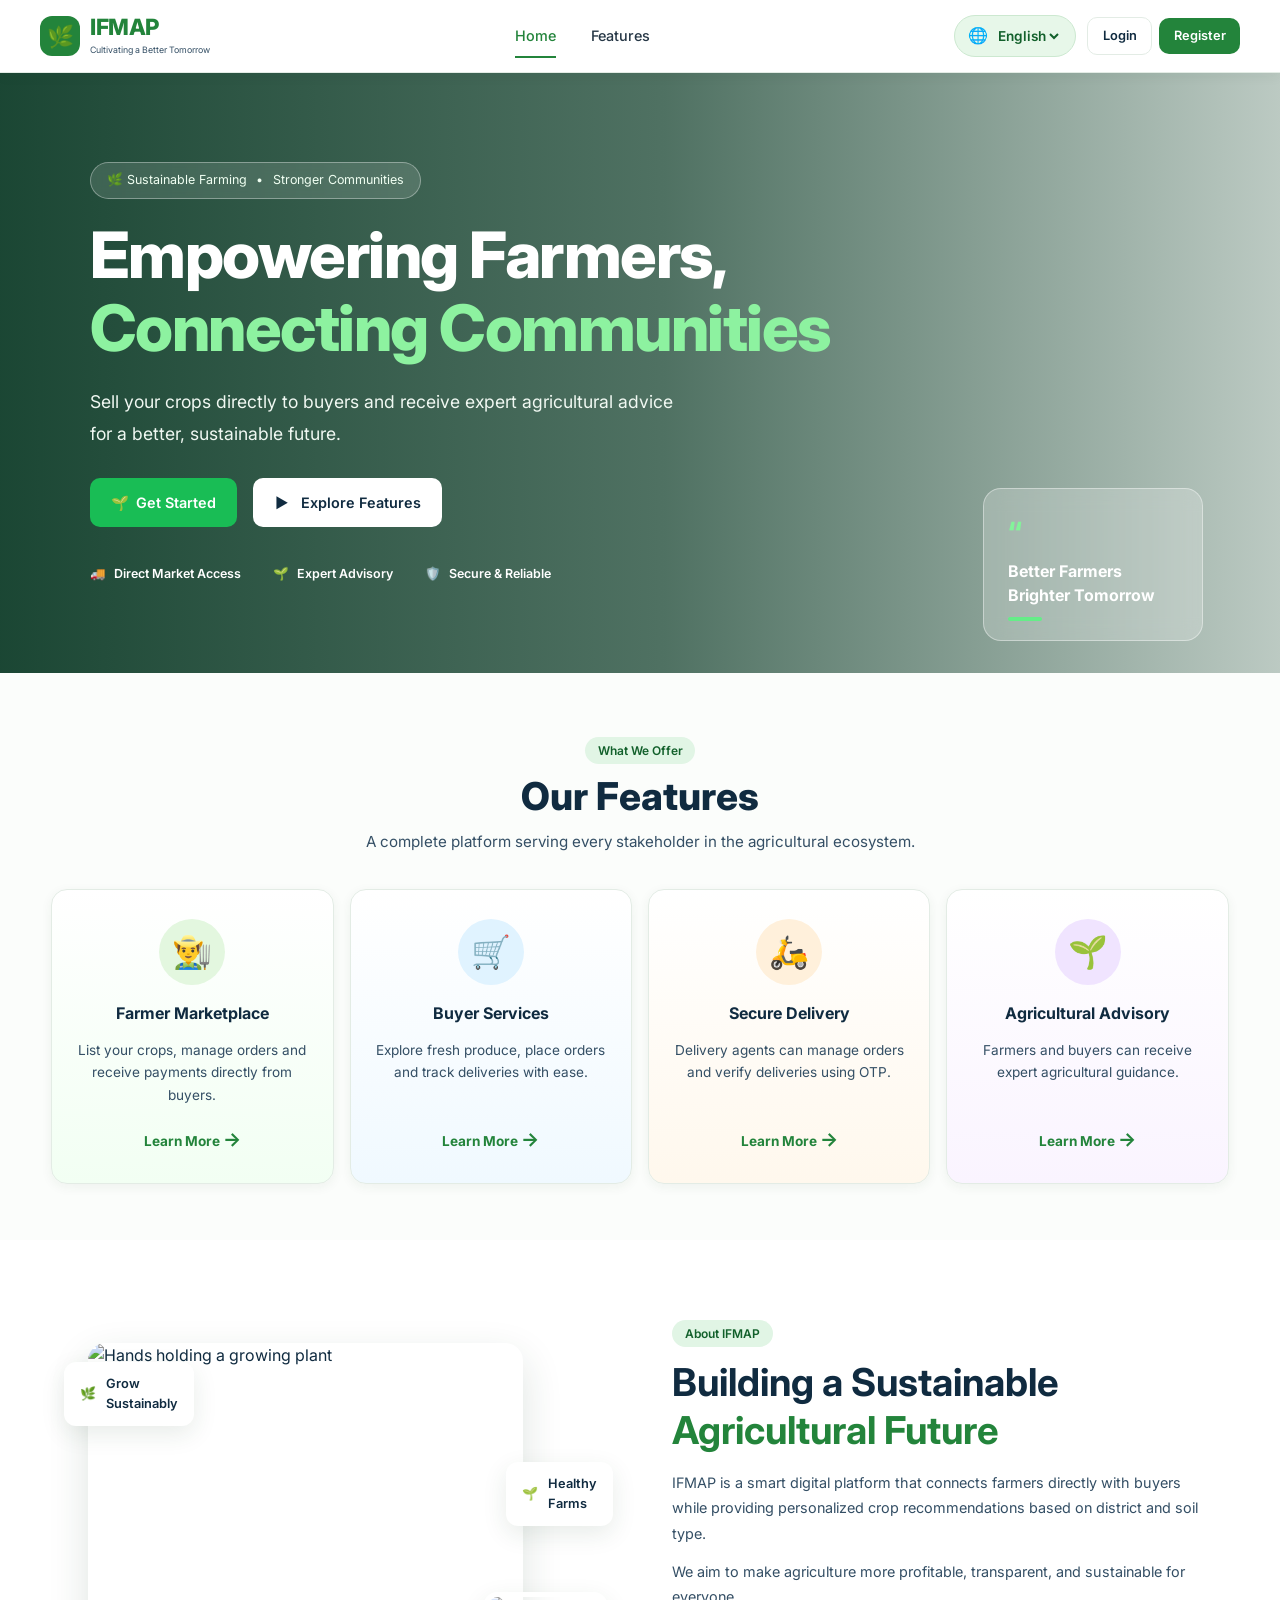
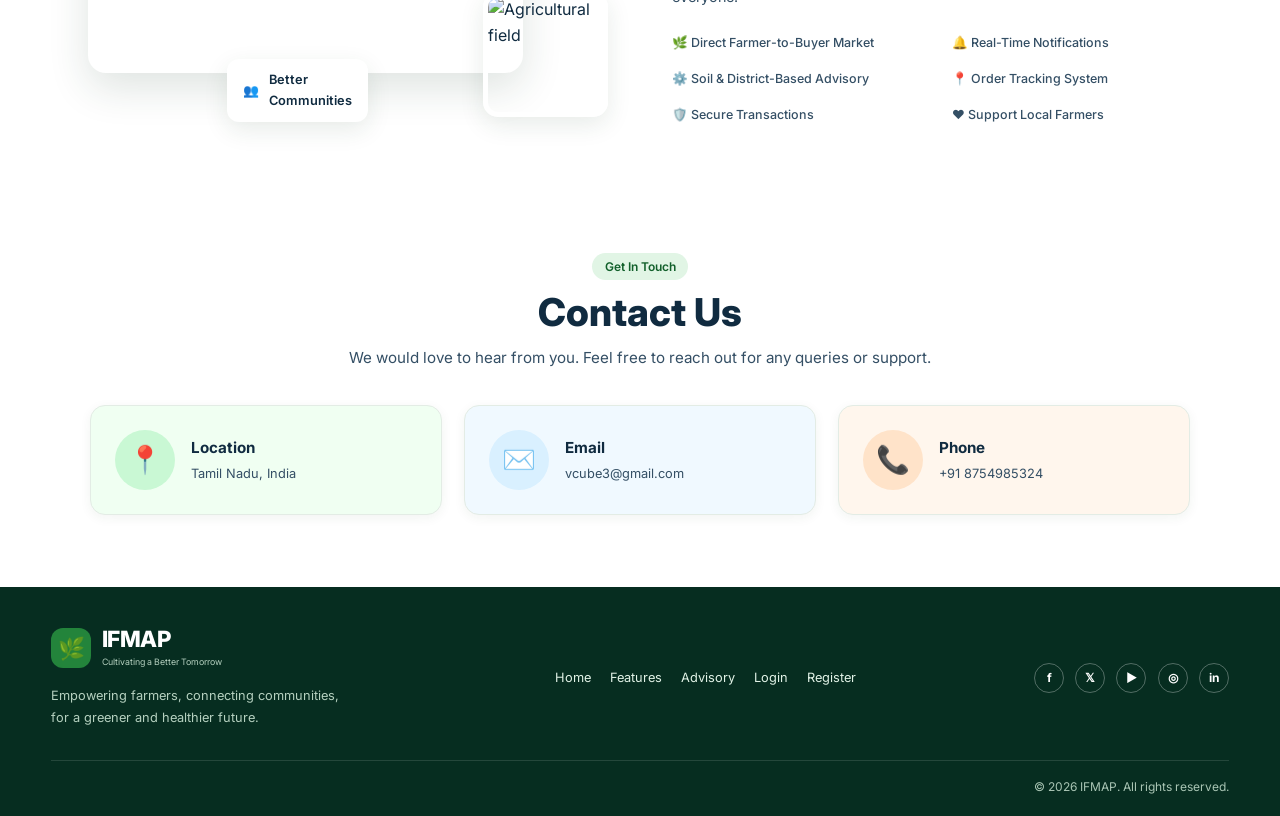
==== frontend/index.html @ 7eb647e5 "Update" ====
<!DOCTYPE html>
<html lang="en">

<head>
    <meta charset="UTF-8">
    <meta name="viewport" content="width=device-width, initial-scale=1.0">

    <title>IFMAP | Integrated Farmer Marketplace</title>

    <link rel="stylesheet" href="css/style.css">

    <link rel="preconnect" href="https://fonts.googleapis.com">
    <link rel="preconnect" href="https://fonts.gstatic.com" crossorigin>

    <link href="https://fonts.googleapis.com/css2?family=Inter:wght@400;500;600;700;800&display=swap"
        rel="stylesheet">
</head>

<body>

    <!-- ================= NAVBAR ================= -->

    <nav class="navbar">
        <div class="nav-container">

            <a href="index.html" class="brand-logo">
                <div class="leaf-icon">🌿</div>

                <div class="brand-text">
                    <span>IFMAP</span>
                    <small>Cultivating a Better Tomorrow</small>
                </div>
            </a>

            <div class="nav-links">
                <a href="#home" class="active" data-i18n="home">Home</a>
                <a href="#features" data-i18n="features">Features</a>
            </div>

            <div class="nav-actions">

                <div class="lang-select-wrap">
                    <span>🌐</span>

                    <select id="lang-select" aria-label="Select language">
                        <option value="en">English</option>
                        <option value="ta">தமிழ்</option>
                        <option value="hi">हिन्दी</option>
                        <option value="te">తెలుగు</option>
                    </select>
                </div>

                <div id="nav-auth-area">
                    <a href="auth.html" class="btn btn-outline btn-sm"
                        data-i18n="login">
                        Login
                    </a>

                    <a href="auth.html" class="btn btn-primary btn-sm"
                        data-i18n="register">
                        Register
                    </a>
                </div>

            </div>

        </div>
    </nav>


    <!-- ================= HERO SECTION ================= -->

    <section class="landing-hero" id="home">

        <div class="hero-overlay"></div>

        <div class="landing-hero-content">

            <div class="hero-badge">
                🌿 Sustainable Farming
                <span>•</span>
                Stronger Communities
            </div>

            <h1>
                Empowering Farmers,
                <span>Connecting Communities</span>
            </h1>

            <p data-i18n="hero_description">
                Sell your crops directly to buyers and receive expert
                agricultural advice for a better, sustainable future.
            </p>

            <div class="hero-actions">

                <a href="auth.html" class="btn btn-hero-primary">
                    🌱 <span data-i18n="get_started">Get Started</span>
                </a>

                <a href="#features" class="btn btn-hero-outline">
                    ▶ &nbsp; Explore Features
                </a>

            </div>

            <div class="hero-benefits">

                <div>
                    🚚
                    <span>Direct Market Access</span>
                </div>

                <div>
                    🌱
                    <span>Expert Advisory</span>
                </div>

                <div>
                    🛡️
                    <span>Secure & Reliable</span>
                </div>

            </div>

        </div>

        <div class="hero-quote">
            <strong>“</strong>
            <p>Better Farmers<br>Brighter Tomorrow</p>
            <div class="quote-line"></div>
        </div>

    </section>


    <!-- ================= FEATURES SECTION ================= -->

    <section class="landing-features" id="features">

        <div class="section-heading">

            <span class="section-badge">What We Offer</span>

            <h2 data-i18n="features_title">
                Our Features
            </h2>

            <p>
                A complete platform serving every stakeholder
                in the agricultural ecosystem.
            </p>

        </div>

        <div class="landing-feature-grid">

            <!-- Farmer Marketplace -->

            <div class="landing-feature-card farmer-card">

                <div class="feature-icon">👨‍🌾</div>

                <h3 data-i18n="direct_marketplace">
                    Farmer Marketplace
                </h3>

                <p data-i18n="direct_marketplace_desc">
                    List your crops, manage orders and receive
                    payments directly from buyers.
                </p>

                <button class="learn-more-btn">
    Learn More <span>→</span>
</button>

<div class="feature-details">
    <ul>
        <li>Farmers can register and create profiles.</li>
        <li>Upload crop details and images.</li>
        <li>Set crop prices and available quantities.</li>
        <li>Receive orders directly from buyers.</li>
        <li>Track product sales and order status.</li>
    </ul>
</div>
                
            </div>


            <!-- Buyer Services -->

            <div class="landing-feature-card buyer-card">

                <div class="feature-icon">🛒</div>

                <h3 data-i18n="buyer_services">
                    Buyer Services
                </h3>

                <p data-i18n="buyer_services_desc">
                    Explore fresh produce, place orders and
                    track deliveries with ease.
                </p>

                <button class="learn-more-btn" onclick="toggleDetails('buyer-details')">
    Learn More <span>→</span>
</button>

<div id="buyer-details" class="feature-details">
    <ul>
        <li>Browse available agricultural products.</li>
        <li>View crop details and farmer information.</li>
        <li>Place orders securely.</li>
        <li>Track delivery status.</li>
        <li>View previous purchase history.</li>
    </ul>
</div>

            </div>


            <!-- Secure Delivery -->

            <div class="landing-feature-card delivery-card">

                <div class="feature-icon">🛵</div>

                <h3 data-i18n="secure_delivery">
                    Secure Delivery
                </h3>

                <p data-i18n="secure_delivery_desc">
                    Delivery agents can manage orders and
                    verify deliveries using OTP.
                </p>

                <button class="learn-more-btn" onclick="toggleDetails('delivery-details')">
    Learn More <span>→</span>
</button>

<div id="delivery-details" class="feature-details">
    <ul>
        <li>Track orders and delivery status.</li>
        <li>Generate delivery OTP.</li>
        <li>Verify delivery using OTP.</li>
        <li>Update delivery progress.</li>
        <li>Improve delivery security.</li>
    </ul>
</div>

            </div>


            <!-- Agricultural Advisory -->

            <div class="landing-feature-card advisory-card">

                <div class="feature-icon">🌱</div>

                <h3 data-i18n="agricultural_advisory">
                    Agricultural Advisory
                </h3>

                <p data-i18n="agricultural_advisory_desc">
                    Farmers and buyers can receive expert
                    agricultural guidance.
                </p>

                <button class="learn-more-btn" onclick="toggleDetails('advisory-details')">
    Learn More <span>→</span>
</button>

<div id="advisory-details" class="feature-details">
    <ul>
        <li>Connect farmers with expert advisors.</li>
        <li>Get soil-based recommendations.</li>
        <li>Receive district-based crop guidance.</li>
        <li>Access sustainable farming advice.</li>
        <li>Improve crop productivity.</li>
    </ul>
</div>

            </div>

        </div>

    </section>


    
    <!-- ================= ABOUT SECTION ================= -->

    <section class="about-section" id="about">

        <div class="about-container">

            <div class="about-image-wrapper">

                <img class="about-main-image"
                    src="https://images.unsplash.com/photo-1492496913980-501348b61469?auto=format&fit=crop&w=900&q=85"
                    alt="Hands holding a growing plant">

                <img class="about-small-image"
                    src="https://images.unsplash.com/photo-1500382017468-9049fed747ef?auto=format&fit=crop&w=500&q=85"
                    alt="Agricultural field">

                <div class="about-label grow-label">
                    🌿
                    <span>Grow<br>Sustainably</span>
                </div>

                <div class="about-label healthy-label">
                    🌱
                    <span>Healthy<br>Farms</span>
                </div>

                <div class="about-label community-label">
                    👥
                    <span>Better<br>Communities</span>
                </div>

            </div>


            <div class="about-content">

                <span class="section-badge">About IFMAP</span>

                <h2>
                    Building a Sustainable
                    <span>Agricultural Future</span>
                </h2>

                <p>
                    IFMAP is a smart digital platform that connects
                    farmers directly with buyers while providing
                    personalized crop recommendations based on
                    district and soil type.
                </p>

                <p>
                    We aim to make agriculture more profitable,
                    transparent, and sustainable for everyone.
                </p>

                <div class="about-benefits">

                    <div>🌿 Direct Farmer-to-Buyer Market</div>
                    <div>🔔 Real-Time Notifications</div>
                    <div>⚙️ Soil & District-Based Advisory</div>
                    <div>📍 Order Tracking System</div>
                    <div>🛡️ Secure Transactions</div>
                    <div>❤️ Support Local Farmers</div>

                </div>

            </div>

        </div>

    </section>


    <!-- ================= CONTACT SECTION ================= -->

    <section class="contact-section" id="contact">

        <div class="section-heading">

            <span class="section-badge">Get In Touch</span>

            <h2>Contact Us</h2>

            <p>
                We would love to hear from you.
                Feel free to reach out for any queries or support.
            </p>

        </div>

        <div class="contact-grid">

            <div class="contact-item location-contact">

                <div class="contact-icon">📍</div>

                <div>
                    <h3>Location</h3>
                    <p>Tamil Nadu, India</p>
                </div>

            </div>


            <div class="contact-item email-contact">

                <div class="contact-icon">✉️</div>

                <div>
                    <h3>Email</h3>
                    <p>vcube3@gmail.com</p>
                </div>

            </div>


            <div class="contact-item phone-contact">

                <div class="contact-icon">📞</div>

                <div>
                    <h3>Phone</h3>
                    <p>+91 8754985324</p>
                </div>

            </div>

        </div>

    </section>


    <!-- ================= FOOTER ================= -->

    <footer class="site-footer">

        <div class="footer-container">

            <div class="footer-brand">

                <a href="index.html" class="brand-logo footer-logo">
                    <div class="leaf-icon">🌿</div>

                    <div class="brand-text">
                        <span>IFMAP</span>
                        <small>Cultivating a Better Tomorrow</small>
                    </div>
                </a>

                <p>
                    Empowering farmers, connecting communities,
                    for a greener and healthier future.
                </p>

            </div>


            <div class="footer-links">

                <a href="#home">Home</a>
                <a href="#features">Features</a>
                <a href="advisory.html">Advisory</a>
                <a href="auth.html">Login</a>
                <a href="auth.html">Register</a>

            </div>


            <div class="footer-social">

                <a href="#" aria-label="Facebook">f</a>
                <a href="#" aria-label="Twitter">𝕏</a>
                <a href="#" aria-label="YouTube">▶</a>
                <a href="#" aria-label="Instagram">◎</a>
                <a href="#" aria-label="LinkedIn">in</a>

            </div>

        </div>

        <div class="footer-bottom">
            © 2026 IFMAP. All rights reserved.
        </div>

    </footer>


    <!-- ================= SCRIPTS ================= -->

<script src="js/translations.js"></script>
<script src="js/app.js"></script>

</body>

</html>
---- frontend/css/style.css ----
/* =========================================================
   IFMAP - GLOBAL DESIGN SYSTEM
   ========================================================= */

:root {
    --primary: #23843b;
    --primary-dark: #12602b;
    --primary-light: #e7f7e9;

    --green-soft: #effaf0;
    --text-dark: #102b40;
    --text: #344f65;
    --text-light: #718096;

    --white: #ffffff;
    --background: #f8fbf8;
    --border: #e3ece5;

    --shadow-sm: 0 3px 12px rgba(26, 65, 40, 0.06);
    --shadow: 0 8px 25px rgba(26, 65, 40, 0.10);
    --shadow-lg: 0 15px 40px rgba(26, 65, 40, 0.14);

    --radius-sm: 10px;
    --radius: 16px;
    --radius-lg: 24px;

    --transition: all 0.3s ease;
}


/* =========================================================
   RESET
   ========================================================= */

* {
    margin: 0;
    padding: 0;
    box-sizing: border-box;
}

html {
    scroll-behavior: smooth;
    scroll-padding-top: 90px;
}

body {
    font-family: "Inter", sans-serif;
    background: var(--background);
    color: var(--text-dark);
    line-height: 1.6;
    min-height: 100vh;
}

a {
    text-decoration: none;
    color: inherit;
    transition: var(--transition);
}

img {
    max-width: 100%;
    display: block;
}

button,
select {
    font-family: inherit;
}


/* =========================================================
   NAVBAR
   ========================================================= */

.navbar {
    position: sticky;
    top: 0;
    z-index: 1000;

    background: rgba(255, 255, 255, 0.97);
    border-bottom: 1px solid var(--border);
    box-shadow: var(--shadow-sm);
}

.nav-container {
    max-width: 1450px;
    margin: auto;

    min-height: 72px;
    padding: 0.65rem 2.5rem;

    display: flex;
    align-items: center;
    justify-content: space-between;
    gap: 1.5rem;
}


/* Brand */

.brand-logo {
    display: flex;
    align-items: center;
    gap: 0.65rem;
    flex-shrink: 0;
}

.leaf-icon {
    width: 40px;
    height: 40px;

    display: flex;
    align-items: center;
    justify-content: center;

    background: var(--primary);
    color: white;

    border-radius: 12px;
    font-size: 1.35rem;
}

.brand-text {
    display: flex;
    flex-direction: column;
}

.brand-text > span {
    color: var(--primary);
    font-size: 1.4rem;
    font-weight: 800;
    line-height: 1.1;
    letter-spacing: -0.5px;
}

.brand-text small {
    color: var(--text);
    font-size: 0.55rem;
    margin-top: 3px;
    white-space: nowrap;
}


/* Navigation Links */

.nav-links {
    display: flex;
    align-items: center;
    gap: 0.6rem;
}

.nav-links a {
    position: relative;

    padding: 0.65rem 0.8rem;

    color: #263746;
    font-size: 0.9rem;
    font-weight: 500;
}

.nav-links a::after {
    content: "";

    position: absolute;
    left: 0.8rem;
    right: 0.8rem;
    bottom: 0;

    height: 2px;
    background: var(--primary);

    transform: scaleX(0);
    transition: var(--transition);
}

.nav-links a:hover,
.nav-links a.active {
    color: var(--primary);
}

.nav-links a:hover::after,
.nav-links a.active::after {
    transform: scaleX(1);
}


/* Navbar Actions */

.nav-actions {
    display: flex;
    align-items: center;
    gap: 0.7rem;
}

#nav-auth-area {
    display: flex;
    align-items: center;
    gap: 0.45rem;
}


/* Language Selector */

.lang-select-wrap {
    display: flex;
    align-items: center;
    gap: 0.4rem;

    padding: 0.45rem 0.8rem;

    background: var(--primary-light);
    border: 1px solid #cce8d0;
    border-radius: 25px;
}

.lang-select-wrap select {
    background: transparent;
    border: none;
    outline: none;

    color: var(--primary-dark);
    font-size: 0.85rem;
    font-weight: 600;

    cursor: pointer;
}


/* =========================================================
   BUTTONS
   ========================================================= */

.btn {
    display: inline-flex;
    align-items: center;
    justify-content: center;
    gap: 0.4rem;

    border: none;
    border-radius: var(--radius-sm);

    padding: 0.7rem 1.2rem;

    font-size: 0.9rem;
    font-weight: 600;

    cursor: pointer;
    transition: var(--transition);
}

.btn:hover {
    transform: translateY(-2px);
}

.btn-primary {
    background: var(--primary);
    color: white;
}

.btn-primary:hover {
    background: var(--primary-dark);
    box-shadow: var(--shadow);
}

.btn-outline {
    background: white;
    color: var(--text-dark);
    border: 1px solid var(--border);
}

.btn-outline:hover {
    border-color: var(--primary);
    color: var(--primary);
}

.btn-sm {
    padding: 0.5rem 0.9rem;
    font-size: 0.8rem;
}


/* =========================================================
   HERO SECTION
   ========================================================= */

.landing-hero {
    position: relative;

    min-height: 600px;

    display: flex;
    align-items: center;

    padding: 5.5rem 7%;

    background-image: url("https://images.unsplash.com/photo-1500382017468-9049fed747ef?auto=format&fit=crop&w=2000&q=85");
    background-size: cover;
    background-position: center;
    background-repeat: no-repeat;

    color: white;
    overflow: hidden;
}

.hero-overlay {
    position: absolute;
    inset: 0;

    background:
        linear-gradient(
            90deg,
            rgba(8, 55, 35, 0.92) 0%,
            rgba(8, 55, 35, 0.70) 52%,
            rgba(8, 55, 35, 0.25) 100%
        );
}

.landing-hero-content {
    position: relative;
    z-index: 2;

    max-width: 850px;
}

.hero-badge {
    display: inline-flex;
    align-items: center;
    gap: 0.6rem;

    margin-bottom: 1.3rem;
    padding: 0.45rem 1rem;

    border: 1px solid rgba(255, 255, 255, 0.35);
    border-radius: 30px;

    background: rgba(255, 255, 255, 0.13);
    backdrop-filter: blur(6px);

    font-size: 0.78rem;
    color: #f0fff2;
}

.landing-hero h1 {
    max-width: 850px;

    font-size: clamp(2.5rem, 5vw, 4.3rem);
    font-weight: 800;
    line-height: 1.13;
    letter-spacing: -1.5px;

    margin-bottom: 1.4rem;
}

.landing-hero h1 span {
    display: block;
    color: #8df2a0;
}

.landing-hero p {
    max-width: 600px;

    margin-bottom: 1.8rem;

    color: #f0f8f2;
    font-size: 1.1rem;
    line-height: 1.8;
}

.hero-actions {
    display: flex;
    align-items: center;
    gap: 1rem;
    flex-wrap: wrap;
}

.btn-hero-primary {
    background: #19bd55;
    color: white;

    padding: 0.8rem 1.35rem;
}

.btn-hero-primary:hover {
    background: #12a747;
    box-shadow: 0 8px 25px rgba(0, 0, 0, 0.2);
}

.btn-hero-outline {
    background: white;
    color: var(--text-dark);

    padding: 0.8rem 1.35rem;
}

.btn-hero-outline:hover {
    background: #effff1;
    color: var(--primary-dark);
}


/* Hero Benefits */

.hero-benefits {
    display: flex;
    align-items: center;
    gap: 2rem;

    margin-top: 2.3rem;
    flex-wrap: wrap;
}

.hero-benefits div {
    display: flex;
    align-items: center;
    gap: 0.5rem;

    font-size: 0.78rem;
    font-weight: 600;
}

.hero-benefits div:first-letter {
    font-size: 1.2rem;
}


/* Hero Quote */

.hero-quote {
    position: absolute;
    right: 6%;
    bottom: 2rem;
    z-index: 2;

    min-width: 220px;

    padding: 1.2rem 1.5rem;

    background: rgba(255, 255, 255, 0.22);
    border: 1px solid rgba(255, 255, 255, 0.4);
    border-radius: 18px;

    backdrop-filter: blur(10px);
}

.hero-quote strong {
    color: #83f39a;
    font-size: 2rem;
}

.hero-quote p {
    margin: 0;

    color: white;
    font-size: 1rem;
    font-weight: 700;
    line-height: 1.5;
}

.quote-line {
    width: 34px;
    height: 4px;

    margin-top: 0.6rem;

    background: #65ed88;
    border-radius: 10px;
}


/* =========================================================
   SECTION HEADINGS
   ========================================================= */

.section-heading {
    text-align: center;
    max-width: 750px;
    margin: 0 auto 2.2rem;
}

.section-badge {
    display: inline-block;

    padding: 0.25rem 0.8rem;

    background: #e1f5e5;
    color: var(--primary-dark);

    border-radius: 30px;

    font-size: 0.75rem;
    font-weight: 600;
}

.section-heading h2 {
    margin-top: 0.5rem;

    color: var(--text-dark);
    font-size: clamp(1.8rem, 3vw, 2.5rem);
    font-weight: 800;
    line-height: 1.25;
}

.section-heading p {
    margin-top: 0.6rem;

    color: var(--text);
    font-size: 0.95rem;
}


/* =========================================================
   FEATURES SECTION
   ========================================================= */

.landing-features {
    padding: 4rem 4% 3.5rem;
    background: #fbfdfb;
}

.landing-feature-grid {
    max-width: 1250px;
    margin: auto;

    display: grid;
    grid-template-columns: repeat(4, 1fr);
    gap: 1rem;
}

.landing-feature-card {
    padding: 1.8rem 1.3rem;

    text-align: center;

    background: white;
    border: 1px solid var(--border);
    border-radius: var(--radius);

    box-shadow: var(--shadow-sm);

    transition: var(--transition);
}

.landing-feature-card:hover {
    transform: translateY(-7px);
    box-shadow: var(--shadow-lg);
}

.feature-icon {
    width: 66px;
    height: 66px;

    display: flex;
    align-items: center;
    justify-content: center;

    margin: 0 auto 1rem;

    border-radius: 50%;
    font-size: 2rem;
}

.farmer-card {
    background: linear-gradient(to bottom, #ffffff, #f2fff3);
}

.farmer-card .feature-icon {
    background: #e3f7df;
}

.buyer-card {
    background: linear-gradient(to bottom, #ffffff, #f0f9ff);
}

.buyer-card .feature-icon {
    background: #e0f3ff;
}

.delivery-card {
    background: linear-gradient(to bottom, #ffffff, #fff8ed);
}

.delivery-card .feature-icon {
    background: #fff0db;
}

.advisory-card {
    background: linear-gradient(to bottom, #ffffff, #faf4ff);
}

.advisory-card .feature-icon {
    background: #f0e4ff;
}

.landing-feature-card h3 {
    min-height: 28px;

    margin-bottom: 0.6rem;

    color: var(--text-dark);
    font-size: 1rem;
    font-weight: 700;
}

.landing-feature-card p {
    min-height: 76px;

    color: var(--text);
    font-size: 0.85rem;
    line-height: 1.65;
}

.landing-feature-card a {
    display: inline-flex;
    align-items: center;
    gap: 0.7rem;

    margin-top: 0.8rem;

    color: var(--primary);
    font-size: 0.85rem;
    font-weight: 700;
}

.landing-feature-card a span {
    font-size: 1.2rem;
}

.buyer-card a {
    color: #0879d1;
}

.delivery-card a {
    color: #e76519;
}

.advisory-card a {
    color: #6226d9;
}


/* =========================================================
   IMPACT SECTION
   ========================================================= */

.impact-section {
    max-width: 1400px;
    margin: auto;

    padding: 1.6rem 5%;

    display: grid;
    grid-template-columns: repeat(4, 1fr);
    gap: 1rem;

    background: #effaf0;
}

.impact-item {
    display: flex;
    align-items: center;
    justify-content: center;
    gap: 0.8rem;

    border-right: 1px solid #d9ebdc;
}

.impact-item:last-child {
    border-right: none;
}

.impact-item > span {
    font-size: 1.8rem;
}

.impact-item div {
    display: flex;
    flex-direction: column;
}

.impact-item strong {
    color: var(--primary);
    font-size: 1.35rem;
}

.impact-item small {
    color: var(--text);
    font-size: 0.75rem;
}


/* =========================================================
   ABOUT SECTION
   ========================================================= */

.about-section {
    padding: 5rem 5%;
    background: white;
}

.about-container {
    max-width: 1250px;
    margin: auto;

    display: grid;
    grid-template-columns: 1fr 1fr;
    align-items: center;
    gap: 4rem;
}


/* About Images */

.about-image-wrapper {
    position: relative;
    min-height: 390px;
}

.about-main-image {
    width: 80%;
    height: 330px;

    object-fit: cover;

    margin: 1rem auto 0 1.5rem;

    border-radius: 18px;
    box-shadow: var(--shadow-lg);
}

.about-small-image {
    position: absolute;
    right: 0;
    bottom: 0;

    width: 125px;
    height: 125px;

    object-fit: cover;

    border: 5px solid white;
    border-radius: 15px;
    box-shadow: var(--shadow);
}

.about-label {
    position: absolute;

    display: flex;
    align-items: center;
    gap: 0.6rem;

    padding: 0.7rem 1rem;

    background: white;
    border-radius: 12px;

    box-shadow: var(--shadow);

    color: var(--text-dark);
    font-size: 0.8rem;
    font-weight: 600;
}

.grow-label {
    top: 35px;
    left: 0;
}

.healthy-label {
    right: -5px;
    top: 135px;
}

.community-label {
    left: 30%;
    bottom: -5px;
}

.about-label:first-letter {
    font-size: 1.3rem;
}


/* About Content */

.about-content h2 {
    margin-top: 0.7rem;
    margin-bottom: 1rem;

    color: var(--text-dark);
    font-size: clamp(1.8rem, 3vw, 2.5rem);
    line-height: 1.25;
}

.about-content h2 span {
    display: block;
    color: var(--primary);
}

.about-content p {
    margin-bottom: 0.8rem;

    color: var(--text);
    font-size: 0.9rem;
    line-height: 1.75;
}

.about-benefits {
    display: grid;
    grid-template-columns: 1fr 1fr;
    gap: 1rem;

    margin-top: 1.5rem;
}

.about-benefits div {
    color: var(--text);
    font-size: 0.78rem;
    font-weight: 500;
}


/* =========================================================
   CONTACT SECTION
   ========================================================= */

.contact-section {
    padding: 3rem 5% 4.5rem;
    background: white;
}

.contact-grid {
    max-width: 1100px;
    margin: auto;

    display: grid;
    grid-template-columns: repeat(3, 1fr);
    gap: 1.4rem;
}

.contact-item {
    display: flex;
    align-items: center;
    gap: 1rem;

    padding: 1.5rem;

    border: 1px solid var(--border);
    border-radius: 15px;

    box-shadow: var(--shadow-sm);
}

.contact-icon {
    width: 60px;
    height: 60px;

    display: flex;
    align-items: center;
    justify-content: center;

    flex-shrink: 0;

    border-radius: 50%;
    font-size: 1.7rem;
}

.location-contact {
    background: #f0fff2;
}

.location-contact .contact-icon {
    background: #c9f8d4;
}

.email-contact {
    background: #f0f9ff;
}

.email-contact .contact-icon {
    background: #d9f0ff;
}

.phone-contact {
    background: #fff6ed;
}

.phone-contact .contact-icon {
    background: #ffe3c9;
}

.contact-item h3 {
    margin-bottom: 0.2rem;

    color: var(--text-dark);
    font-size: 0.95rem;
}

.contact-item p {
    color: var(--text);
    font-size: 0.8rem;
}


/* =========================================================
   FOOTER
   ========================================================= */

.site-footer {
    padding: 2.5rem 4% 1.2rem;

    background: #062d20;
    color: #d5e8dc;
}

.footer-container {
    max-width: 1400px;
    margin: auto;

    display: grid;
    grid-template-columns: 1.4fr 1fr 1fr;
    align-items: center;
    gap: 2rem;
}

.footer-logo .brand-text > span {
    color: white;
}

.footer-logo .brand-text small {
    color: #b5d0bf;
}

.footer-brand p {
    max-width: 300px;

    margin-top: 1rem;

    color: #b5d0bf;
    font-size: 0.8rem;
    line-height: 1.7;
}

.footer-links {
    display: flex;
    justify-content: center;
    flex-wrap: wrap;
    gap: 1.2rem;
}

.footer-links a {
    color: #e1f2e6;
    font-size: 0.8rem;
}

.footer-links a:hover {
    color: #74ef94;
}

.footer-social {
    display: flex;
    justify-content: flex-end;
    gap: 0.7rem;
}

.footer-social a {
    width: 30px;
    height: 30px;

    display: flex;
    align-items: center;
    justify-content: center;

    border: 1px solid rgba(255, 255, 255, 0.3);
    border-radius: 50%;

    color: white;
    font-size: 0.75rem;
    font-weight: 700;
}

.footer-social a:hover {
    background: var(--primary);
    border-color: var(--primary);
}

.footer-bottom {
    max-width: 1400px;
    margin: 2rem auto 0;
    padding-top: 1rem;

    border-top: 1px solid rgba(255, 255, 255, 0.12);

    text-align: right;
    color: #a9c5b4;
    font-size: 0.75rem;
}


/* =========================================================
   RESPONSIVE DESIGN
   ========================================================= */

@media (max-width: 1100px) {

    .nav-container {
        padding: 0.65rem 1.2rem;
    }

    .nav-links {
        gap: 0.1rem;
    }

    .nav-links a {
        padding: 0.5rem;
        font-size: 0.8rem;
    }

    .landing-feature-grid {
        grid-template-columns: repeat(2, 1fr);
        max-width: 800px;
    }

    .landing-hero {
        padding: 5rem 5%;
    }

    .hero-quote {
        right: 3%;
    }

    .about-container {
        gap: 2rem;
    }
}


@media (max-width: 850px) {

    .nav-container {
        flex-wrap: wrap;
        justify-content: center;
    }

    .brand-logo {
        margin-right: auto;
    }

    .nav-actions {
        margin-left: auto;
    }

    .nav-links {
        order: 3;
        width: 100%;
        justify-content: center;
    }

    .landing-hero {
        min-height: 600px;
    }

    .hero-quote {
        display: none;
    }

    .about-container {
        grid-template-columns: 1fr;
    }

    .about-image-wrapper {
        max-width: 600px;
        width: 100%;
        margin: auto;
    }

    .about-content {
        max-width: 650px;
        margin: auto;
    }

    .impact-section {
        grid-template-columns: repeat(2, 1fr);
    }

    .impact-item:nth-child(2) {
        border-right: none;
    }

    .contact-grid {
        grid-template-columns: 1fr;
        max-width: 600px;
    }

    .footer-container {
        grid-template-columns: 1fr;
        text-align: center;
    }

    .footer-brand p {
        margin: 1rem auto;
    }

    .footer-logo {
        justify-content: center;
    }

    .footer-links,
    .footer-social {
        justify-content: center;
    }

    .footer-bottom {
        text-align: center;
    }
}


@media (max-width: 600px) {

    .nav-container {
        padding: 0.6rem 0.8rem;
        gap: 0.7rem;
    }

    .brand-text > span {
        font-size: 1.2rem;
    }

    .brand-text small {
        font-size: 0.48rem;
    }

    .leaf-icon {
        width: 35px;
        height: 35px;
        font-size: 1.1rem;
    }

    .nav-actions {
        gap: 0.3rem;
    }

    .lang-select-wrap {
        padding: 0.3rem 0.5rem;
    }

    .lang-select-wrap select {
        max-width: 75px;
        font-size: 0.7rem;
    }

    #nav-auth-area .btn {
        padding: 0.4rem 0.6rem;
        font-size: 0.7rem;
    }

    .nav-links a {
        font-size: 0.72rem;
        padding: 0.4rem;
    }

    .nav-links a::after {
        left: 0.4rem;
        right: 0.4rem;
    }

    .landing-hero {
        min-height: 570px;
        padding: 3.5rem 1.3rem;
    }

    .hero-badge {
        font-size: 0.65rem;
    }

    .landing-hero h1 {
        font-size: 2.25rem;
        letter-spacing: -0.8px;
    }

    .landing-hero p {
        font-size: 0.9rem;
        line-height: 1.7;
    }

    .hero-actions {
        gap: 0.6rem;
    }

    .btn-hero-primary,
    .btn-hero-outline {
        padding: 0.7rem 0.9rem;
        font-size: 0.78rem;
    }

    .hero-benefits {
        gap: 0.9rem;
        margin-top: 1.8rem;
    }

    .hero-benefits div {
        font-size: 0.65rem;
    }

    .landing-features {
        padding: 3rem 1rem;
    }

    .landing-feature-grid {
        grid-template-columns: 1fr;
        max-width: 360px;
    }

    .landing-feature-card p {
        min-height: auto;
    }

    .impact-section {
        grid-template-columns: 1fr 1fr;
        padding: 1.3rem 0.5rem;
    }

    .impact-item {
        border-right: none;
        gap: 0.4rem;
    }

    .impact-item > span {
        font-size: 1.3rem;
    }

    .impact-item strong {
        font-size: 1.05rem;
    }

    .impact-item small {
        font-size: 0.6rem;
    }

    .about-section {
        padding: 3rem 1.2rem;
    }

    .about-image-wrapper {
        min-height: 330px;
    }

    .about-main-image {
        width: 85%;
        height: 270px;
        margin-left: 0;
    }

    .about-small-image {
        width: 95px;
        height: 95px;
    }

    .about-label {
        padding: 0.5rem 0.6rem;
        font-size: 0.65rem;
    }

    .grow-label {
        top: 15px;
    }

    .healthy-label {
        top: 100px;
        right: 0;
    }

    .community-label {
        left: 20%;
    }

    .about-benefits {
        grid-template-columns: 1fr;
        gap: 0.8rem;
    }

    .contact-section {
        padding: 3rem 1.2rem;
    }

    .contact-item {
        padding: 1rem;
    }

    .contact-icon {
        width: 48px;
        height: 48px;
        font-size: 1.4rem;
    }

    .contact-item p {
        font-size: 0.7rem;
    }

    .site-footer {
        padding: 2rem 1.2rem 1rem;
    }
}

.learn-more-btn {
    margin-top: 0.8rem;
    padding: 0;
    border: none;
    background: transparent;
    color: var(--primary);
    font-size: 0.85rem;
    font-weight: 700;
    cursor: pointer;
}

.feature-details {
    display: none;
    margin-top: 1rem;
    text-align: left;
    background: #f4fbf5;
    padding: 1rem;
    border-radius: 10px;
}

.feature-details.show {
    display: block;
}

.feature-details ul {
    padding-left: 1.2rem;
}

.feature-details li {
    margin-bottom: 0.5rem;
    color: var(--text);
    font-size: 0.8rem;
}

/* Learn More Details */

.learn-more-btn {
    margin-top: 0.8rem;
    padding: 0;
    border: none;
    background: transparent;

    color: var(--primary);
    font-size: 0.85rem;
    font-weight: 700;
    cursor: pointer;
}

.learn-more-btn span {
    font-size: 1.2rem;
}

.feature-details {
    display: none;

    margin-top: 1rem;
    padding: 1rem;

    text-align: left;
    background: rgba(255, 255, 255, 0.6);
    border-radius: 10px;
}

.feature-details.show {
    display: block;
}

.feature-details ul {
    padding-left: 1.2rem;
}

.feature-details li {
    margin-bottom: 0.6rem;

    color: var(--text);
    font-size: 0.8rem;
}

/* =========================================================
   UTR PAYMENT VERIFICATION MODAL
   ========================================================= */

#online-payment-modal {
  position: fixed !important;
  inset: 0 !important;
  z-index: 99999 !important;

  display: none;
  align-items: center;
  justify-content: center;

  background: rgba(15, 23, 42, 0.65) !important;
  backdrop-filter: blur(3px);
  padding: 20px;
}

#online-payment-modal.active {
  display: flex !important;
}

#online-payment-modal .modal-box {
  width: 100% !important;
  max-width: 500px !important;
  max-height: 90vh !important;

  background: #ffffff !important;
  border-radius: 18px !important;

  overflow: hidden !important;

  box-shadow:
    0 25px 60px rgba(0, 0, 0, 0.25) !important;

  margin: 0 !important;
  padding: 0 !important;

  position: relative !important;
}

/* Header */

#online-payment-modal .modal-header {
  display: flex !important;
  align-items: center !important;
  justify-content: space-between !important;

  background: #166534 !important;
  color: white !important;

  padding: 18px 22px !important;

  border: none !important;
}

#online-payment-modal .modal-header h3 {
  margin: 0 !important;
  color: white !important;
  font-size: 1.15rem !important;
  font-weight: 700 !important;
}

#online-payment-modal .modal-close {
  width: 36px !important;
  height: 36px !important;

  border: none !important;
  border-radius: 8px !important;

  background: rgba(255,255,255,0.15) !important;
  color: white !important;

  font-size: 24px !important;
  line-height: 1 !important;

  cursor: pointer !important;
}

/* Body */

#online-payment-modal .modal-body {
  padding: 28px !important;
  background: white !important;
  text-align: left !important;
}

/* Payment information box */

#online-payment-modal .utr-payment-info {
  text-align: center;

  background: #f0fdf4;

  border: 1px solid #bbf7d0;

  border-radius: 12px;

  padding: 22px;

  margin-bottom: 22px;
}

#online-payment-modal .utr-payment-icon {
  font-size: 2.2rem;
  margin-bottom: 8px;
}

#online-payment-modal .utr-payment-info h4 {
  margin: 0 0 7px;

  color: #166534;

  font-size: 1.1rem;
}

#online-payment-modal .utr-payment-info p {
  margin: 0;

  color: #64748b;

  font-size: 0.88rem;

  line-height: 1.5;
}

/* UTR box */

#online-payment-modal .utr-input-box {
  background: #f8fafc;

  border: 1px solid #e2e8f0;

  border-radius: 12px;

  padding: 18px;
}

#online-payment-modal .utr-input-box label {
  display: block;

  margin-bottom: 8px;

  color: #334155;

  font-weight: 700;

  font-size: 0.92rem;
}

#online-payment-modal #online-utr-input {
  width: 100% !important;
  box-sizing: border-box !important;

  min-height: 48px;

  padding: 12px 14px !important;

  border: 1px solid #cbd5e1 !important;

  border-radius: 8px !important;

  font-size: 0.95rem !important;

  outline: none;
}

#online-payment-modal #online-utr-input:focus {
  border-color: #16a34a !important;

  box-shadow: 0 0 0 3px rgba(22,163,74,0.12);
}

#online-payment-modal .utr-help {
  display: block;

  margin-top: 8px;

  color: #64748b;

  font-size: 0.78rem;

  line-height: 1.4;
}

/* Footer */

#online-payment-modal .modal-footer {
  display: flex !important;

  justify-content: flex-end !important;

  align-items: center !important;

  gap: 10px !important;

  padding: 18px 22px !important;

  background: #ffffff !important;

  border-top: 1px solid #e2e8f0 !important;
}

#online-payment-modal .modal-footer .btn {
  min-height: 44px;

  border-radius: 8px;

  padding: 10px 18px;

  font-weight: 700;
}

/* =========================================================
   ORDER SUCCESS / DELIVERY OTP MODAL
   ========================================================= */

#order-success-modal {
  position: fixed !important;
  inset: 0 !important;
  z-index: 100000 !important;

  display: none;
  align-items: center;
  justify-content: center;

  background: rgba(15, 23, 42, 0.68) !important;

  backdrop-filter: blur(4px);

  padding: 20px;
}

#order-success-modal.active {
  display: flex !important;
}


/* MAIN CARD */

#order-success-modal .order-success-box {
  width: 100% !important;
  max-width: 500px !important;

  max-height: 90vh !important;

  margin: 0 !important;
  padding: 0 !important;

  overflow: hidden !important;

  background: #ffffff !important;

  border-radius: 18px !important;

  box-shadow:
    0 25px 70px rgba(0, 0, 0, 0.28) !important;
}


/* HEADER */

#order-success-modal .order-success-header {
  display: flex !important;

  align-items: center !important;
  justify-content: space-between !important;

  padding: 18px 22px !important;

  background: #166534 !important;

  color: white !important;

  border: none !important;
}

#order-success-modal .order-success-header h3 {
  margin: 0 !important;

  color: white !important;

  font-size: 1.15rem !important;

  font-weight: 700 !important;
}

#order-success-modal .order-success-header .modal-close {
  width: 36px !important;
  height: 36px !important;

  border: none !important;

  border-radius: 8px !important;

  background: rgba(255,255,255,0.15) !important;

  color: white !important;

  font-size: 24px !important;

  cursor: pointer !important;
}


/* BODY */

#order-success-modal .order-success-body {
  padding: 28px !important;

  background: white !important;

  text-align: center !important;
}


/* SUCCESS ICON */

#order-success-modal .success-icon {
  width: 58px;
  height: 58px;

  margin: 0 auto 12px;

  display: flex;

  align-items: center;
  justify-content: center;

  border-radius: 50%;

  background: #dcfce7;

  color: #16a34a;

  font-size: 30px;

  font-weight: 800;
}


/* SUCCESS TITLE */

#order-success-modal .success-title {
  margin: 0 0 8px;

  color: #166534;

  font-size: 1.25rem;

  font-weight: 800;
}


/* ORDER TEXT */

#order-success-modal .success-order-text {
  margin: 0 0 22px;

  color: #475569;

  font-size: 0.9rem;

  line-height: 1.5;
}

#order-success-modal .success-order-text strong {
  color: #1e293b;
}


/* OTP CARD */

#order-success-modal .otp-success-card {
  background: #eff6ff;

  border: 2px dashed #60a5fa;

  border-radius: 14px;

  padding: 20px;

  margin-bottom: 20px;
}

#order-success-modal .otp-label {
  color: #1e40af;

  font-size: 0.82rem;

  font-weight: 800;

  margin-bottom: 10px;
}


/* OTP NUMBER */

#order-success-modal .otp-display-badge {
  display: inline-flex;

  align-items: center;
  justify-content: center;

  min-width: 190px;

  padding: 12px 20px;

  background: white;

  border: 2px solid #93c5fd;

  border-radius: 10px;

  color: #1d4ed8;

  font-size: 2rem;

  font-family: monospace;

  font-weight: 800;

  letter-spacing: 7px;

  box-shadow: 0 4px 12px rgba(30,64,175,0.08);
}


/* OTP INSTRUCTION */

#order-success-modal .otp-instruction {
  margin: 13px 0 0;

  color: #475569;

  font-size: 0.8rem;

  line-height: 1.5;
}

#order-success-modal .otp-instruction strong {
  color: #1e40af;
}


/* COD */

#order-success-modal .cod-notice {
  display: none;

  background: #fffbeb;

  border: 1px solid #fde68a;

  border-radius: 12px;

  padding: 18px;

  margin-bottom: 20px;

  text-align: center;
}

#order-success-modal .cod-title {
  color: #b45309;

  font-weight: 800;

  margin-bottom: 7px;
}

#order-success-modal .cod-notice p {
  margin: 0;

  color: #78350f;

  font-size: 0.82rem;

  line-height: 1.5;
}


/* TOTAL */

#order-success-modal .success-total {
  display: flex;

  justify-content: space-between;

  align-items: center;

  padding: 14px 16px;

  background: #f8fafc;

  border: 1px solid #e2e8f0;

  border-radius: 10px;

  color: #64748b;

  font-size: 0.9rem;
}

#order-success-modal .success-total strong {
  color: #166534;

  font-size: 1.1rem;
}


/* FOOTER */

#order-success-modal .success-footer {
  display: flex !important;

  justify-content: center !important;

  padding: 18px 22px !important;

  background: white !important;

  border-top: 1px solid #e2e8f0 !important;
}


/* VIEW ORDERS BUTTON */

#order-success-modal .success-orders-btn {
  min-width: 180px;

  min-height: 44px;

  border-radius: 9px;

  font-weight: 700;
}

/* Payment Receipt Button */

#order-success-modal .receipt-download-btn {
  min-height: 44px;
  border-radius: 9px;
  padding: 10px 16px;
  font-weight: 700;
}

#order-success-modal .success-footer {
  display: flex !important;
  justify-content: center !important;
  align-items: center !important;
  gap: 10px !important;
  flex-wrap: wrap;
}
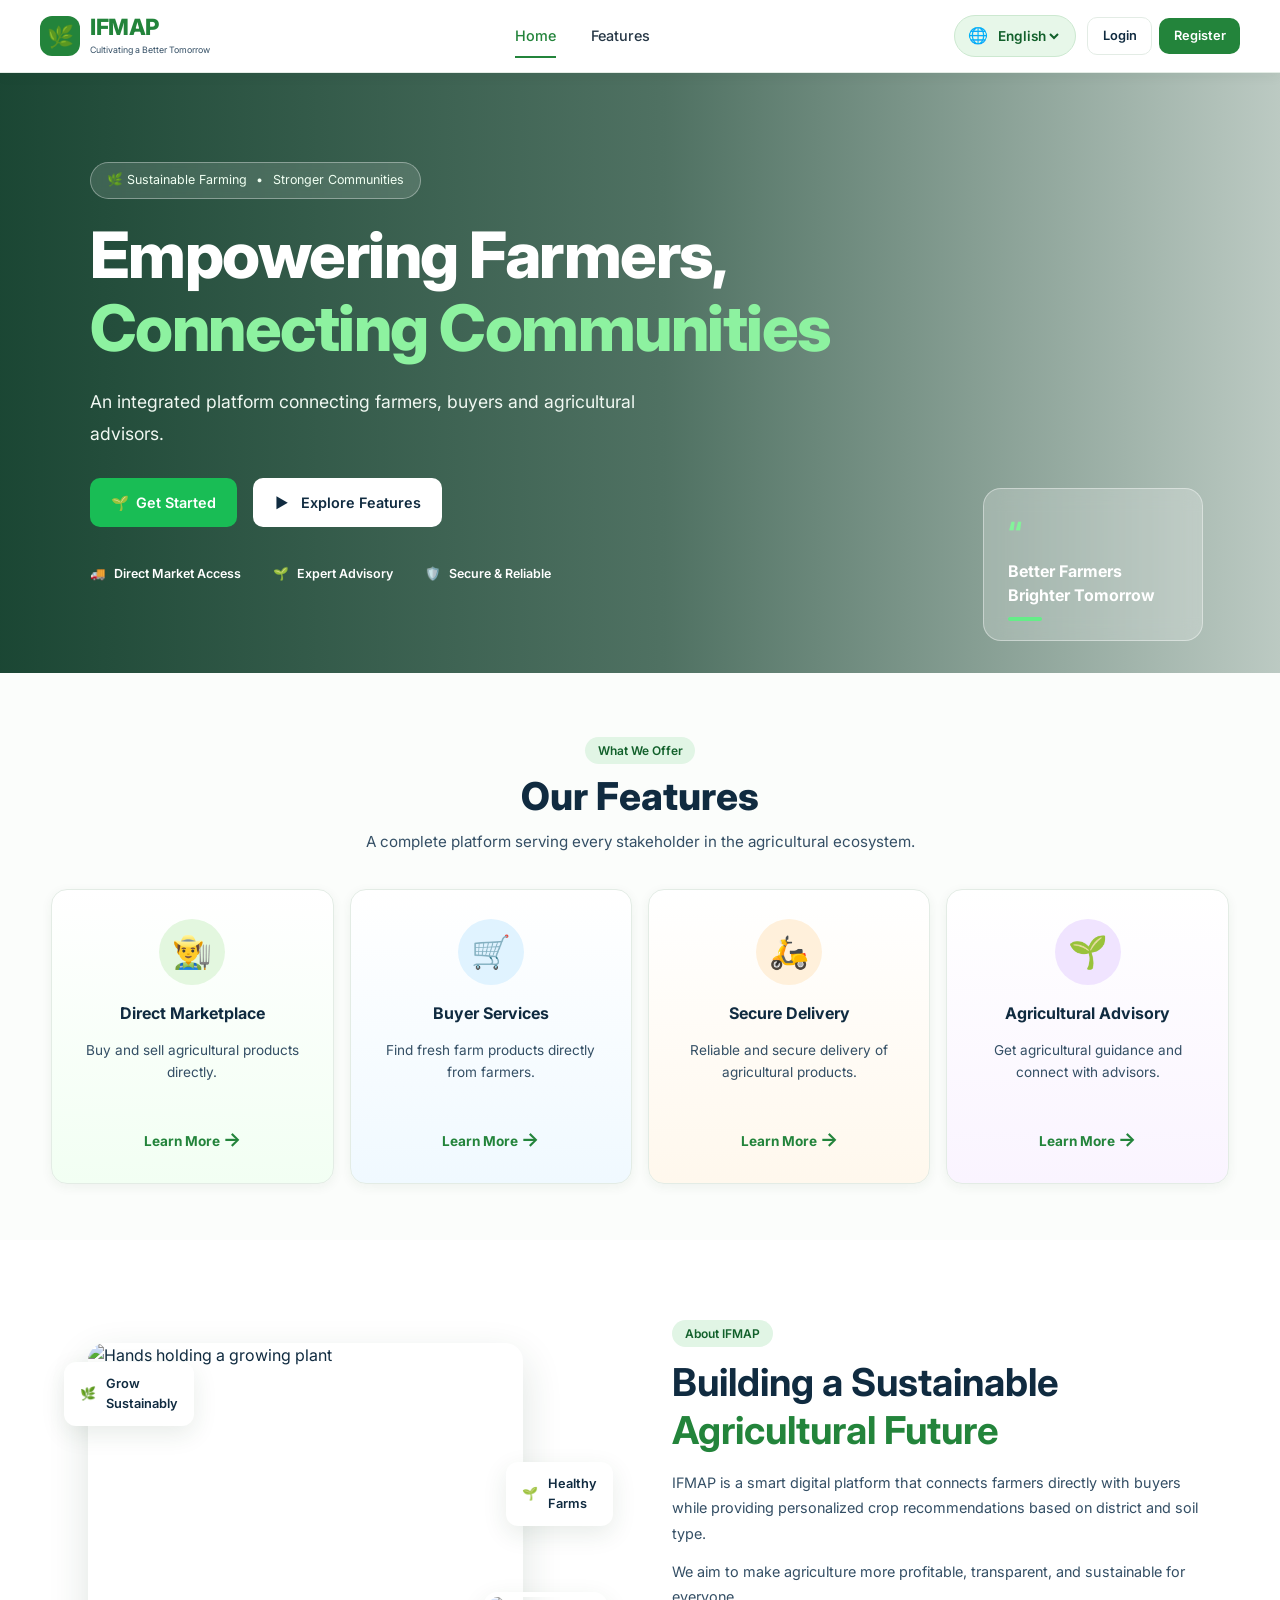
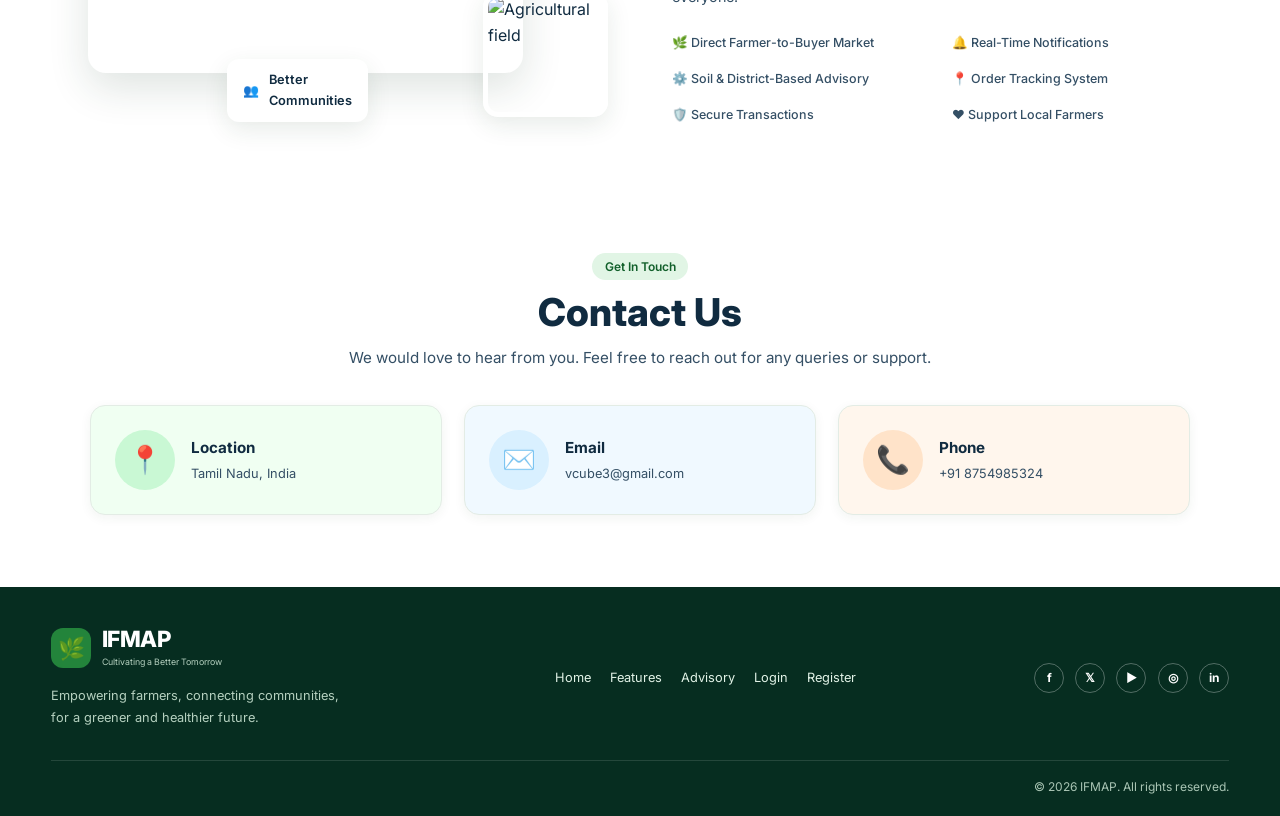
==== commit 0bd7aea0: "Updated" ====
--- a/frontend/index.html
+++ b/frontend/index.html
@@ -42,12 +42,12 @@
                 <div class="lang-select-wrap">
                     <span>🌐</span>
 
-                    <select id="lang-select" aria-label="Select language">
-                        <option value="en">English</option>
-                        <option value="ta">தமிழ்</option>
-                        <option value="hi">हिन्दी</option>
-                        <option value="te">తెలుగు</option>
-                    </select>
+                    <select id="lang-select">
+    <option value="en">English</option>
+    <option value="hi">हिन्दी</option>
+    <option value="ta">தமிழ்</option>
+    <option value="te">తెలుగు</option>
+</select>
                 </div>
 
                 <div id="nav-auth-area">
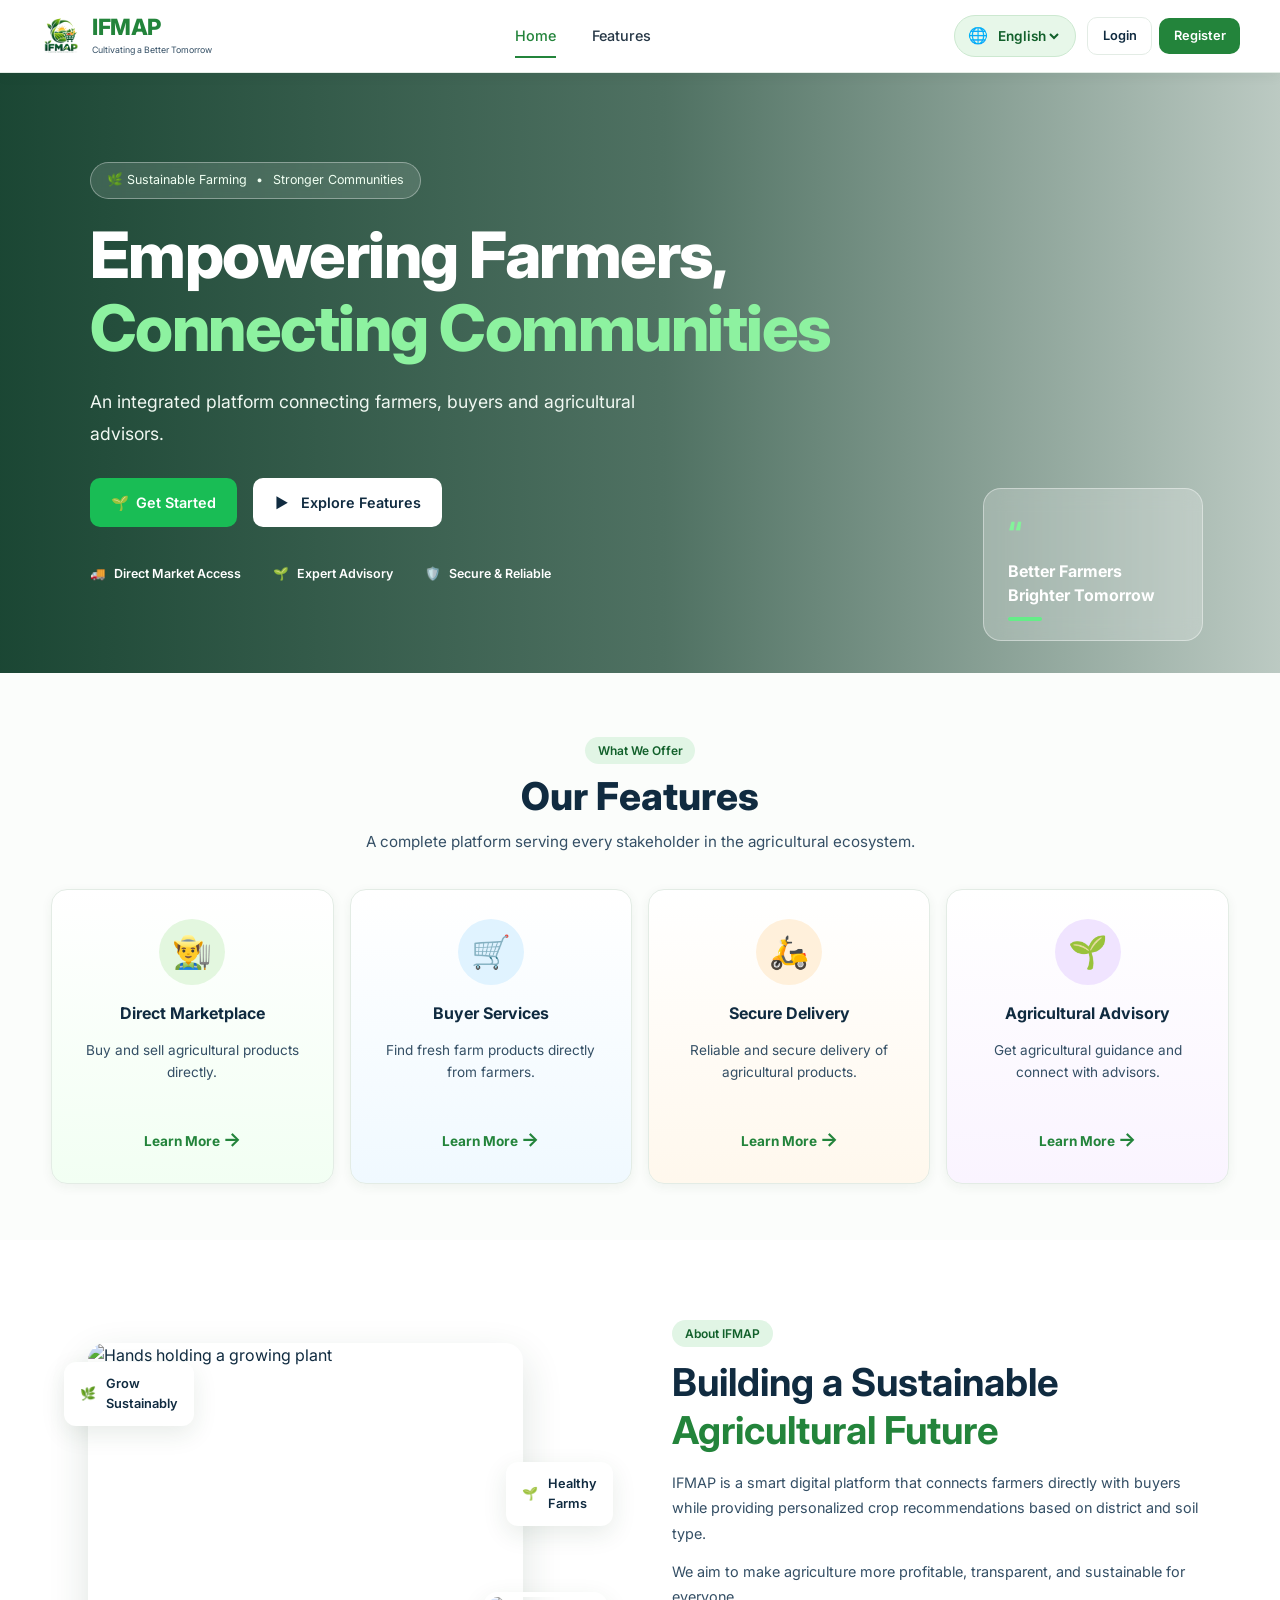
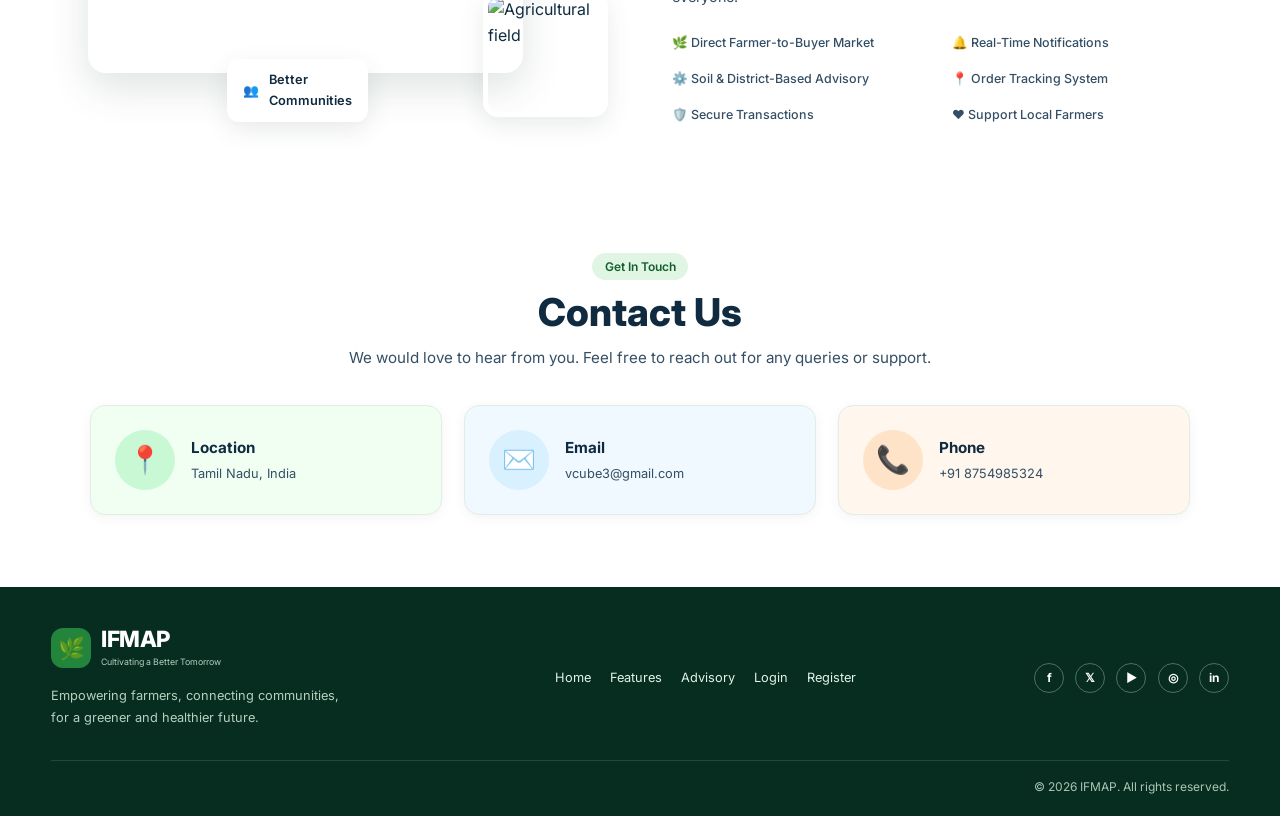
==== commit 428f668a: "Updated" ====
--- a/frontend/index.html
+++ b/frontend/index.html
@@ -14,6 +14,8 @@
 
     <link href="https://fonts.googleapis.com/css2?family=Inter:wght@400;500;600;700;800&display=swap"
         rel="stylesheet">
+
+        <link rel="icon" type="image/png" href="images/ifmap-logo.png">
 </head>
 
 <body>
@@ -24,7 +26,7 @@
         <div class="nav-container">
 
             <a href="index.html" class="brand-logo">
-                <div class="leaf-icon">🌿</div>
+                <img src="images/ifmap-logo.png" alt="IFMAP Logo" class="project-logo">
 
                 <div class="brand-text">
                     <span>IFMAP</span>
--- a/frontend/css/style.css
+++ b/frontend/css/style.css
@@ -1935,4 +1935,131 @@
   align-items: center !important;
   gap: 10px !important;
   flex-wrap: wrap;
+}
+/* =========================================================
+   IFMAP PROJECT LOGO
+   ========================================================= */
+
+.project-logo {
+    width: 42px;
+    height: 42px;
+    object-fit: contain;
+    display: block;
+    flex-shrink: 0;
+}
+
+.brand-logo {
+    display: flex;
+    align-items: center;
+    gap: 10px;
+    text-decoration: none;
+}
+
+.brand-logo .project-logo {
+    width: 42px;
+    height: 42px;
+}
+/* =========================================================
+   IFMAP WELCOME SPLASH SCREEN
+   ========================================================= */
+
+#ifmap-welcome-splash {
+    position: fixed;
+    inset: 0;
+    z-index: 99999;
+
+    display: flex;
+    justify-content: center;
+    align-items: center;
+
+    background: linear-gradient(
+        135deg,
+        #064e3b,
+        #15803d,
+        #22c55e
+    );
+
+    opacity: 0;
+    visibility: hidden;
+
+    transition:
+        opacity 0.5s ease,
+        visibility 0.5s ease;
+}
+
+#ifmap-welcome-splash.show {
+    opacity: 1;
+    visibility: visible;
+}
+
+.ifmap-splash-content {
+    text-align: center;
+    color: white;
+
+    transform: scale(0.85);
+    opacity: 0;
+
+    animation: ifmapSplashEnter 0.8s ease forwards;
+}
+
+.ifmap-splash-logo {
+    width: 230px;
+    height: 230px;
+
+    object-fit: contain;
+
+    margin-bottom: 15px;
+
+    filter: drop-shadow(0 10px 25px rgba(0, 0, 0, 0.25));
+}
+
+.ifmap-splash-title {
+    font-size: 38px;
+    font-weight: 800;
+    letter-spacing: 2px;
+}
+
+.ifmap-splash-role {
+    margin-top: 8px;
+
+    font-size: 28px;
+    font-weight: 700;
+
+    letter-spacing: 3px;
+}
+
+.ifmap-splash-line {
+    width: 120px;
+    height: 3px;
+
+    margin: 20px auto;
+
+    background: white;
+    border-radius: 10px;
+}
+
+.ifmap-splash-subtitle {
+    font-size: 15px;
+    opacity: 0.9;
+    letter-spacing: 1px;
+}
+
+@keyframes ifmapSplashEnter {
+
+    from {
+        transform: scale(0.75);
+        opacity: 0;
+    }
+
+    to {
+        transform: scale(1);
+        opacity: 1;
+    }
+
+}
+
+.project-logo {
+    width: 150px;
+    height: auto;
+    object-fit: contain;
 }
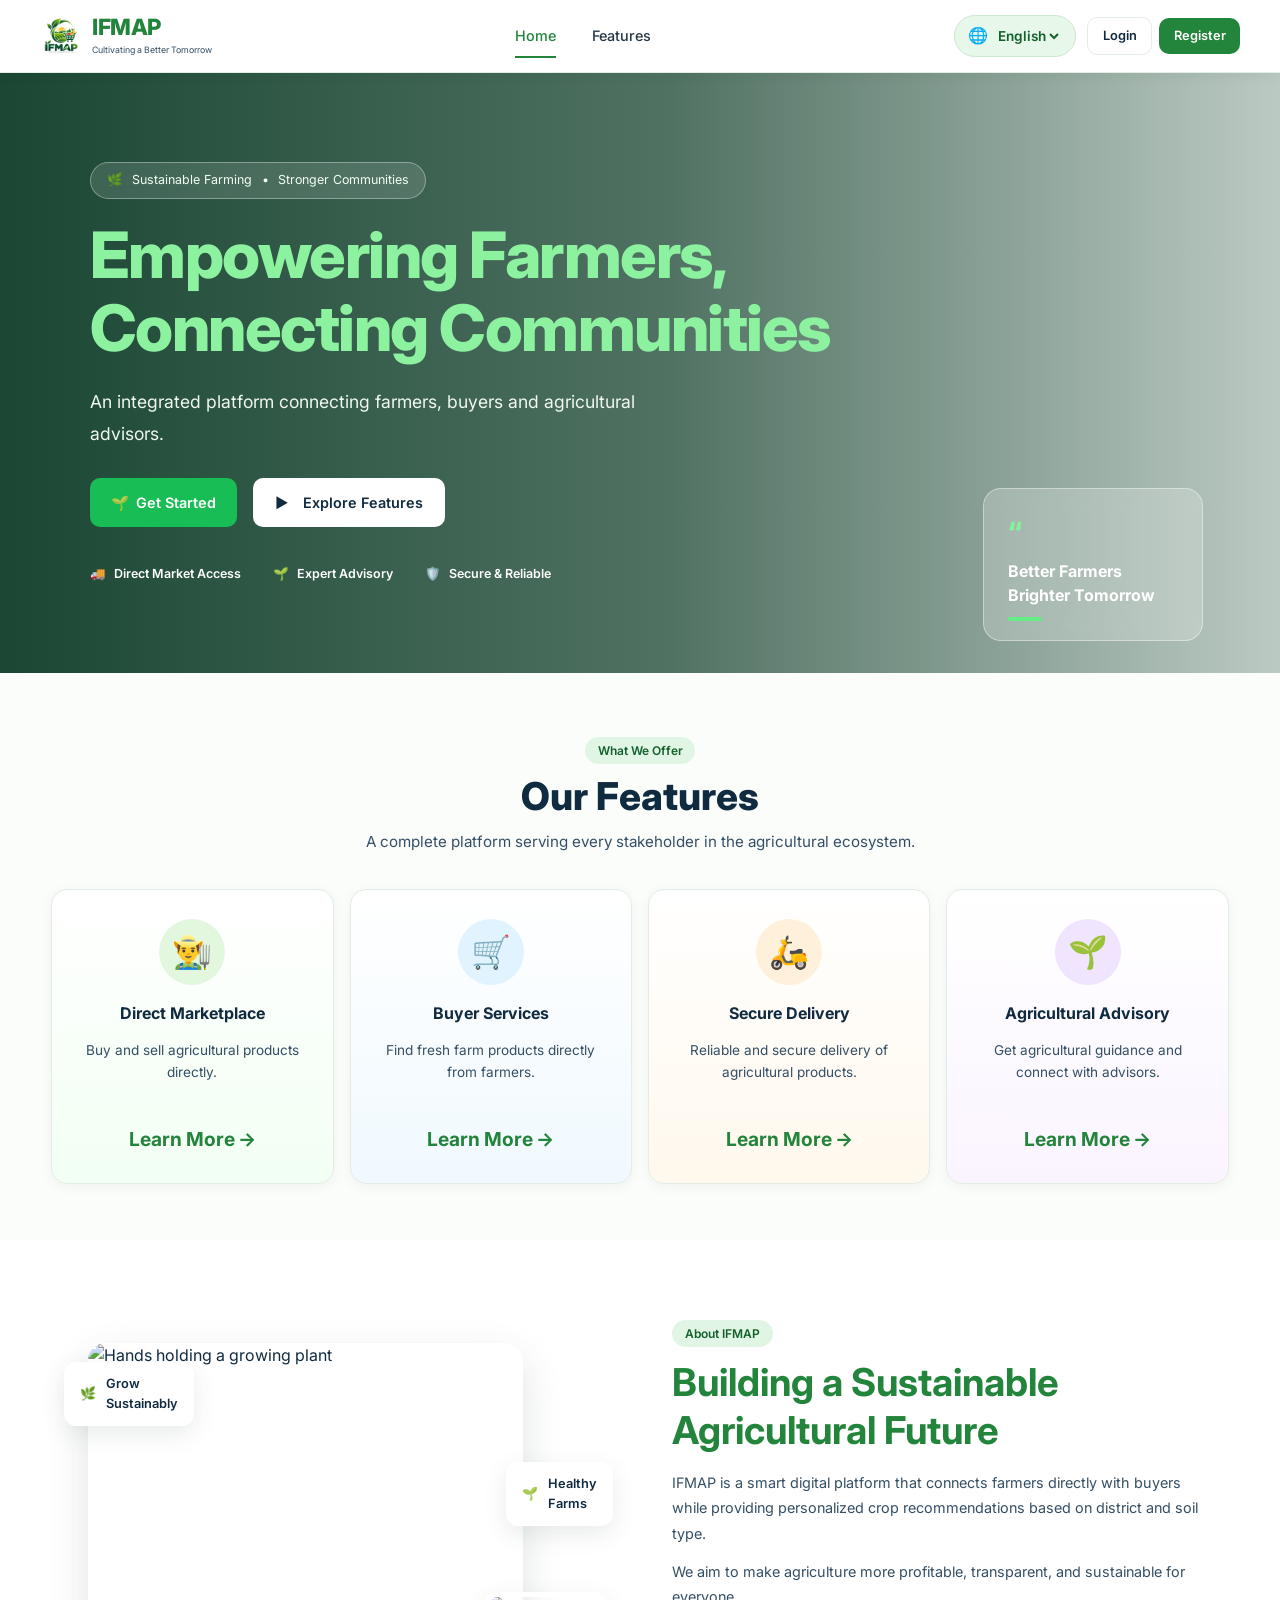
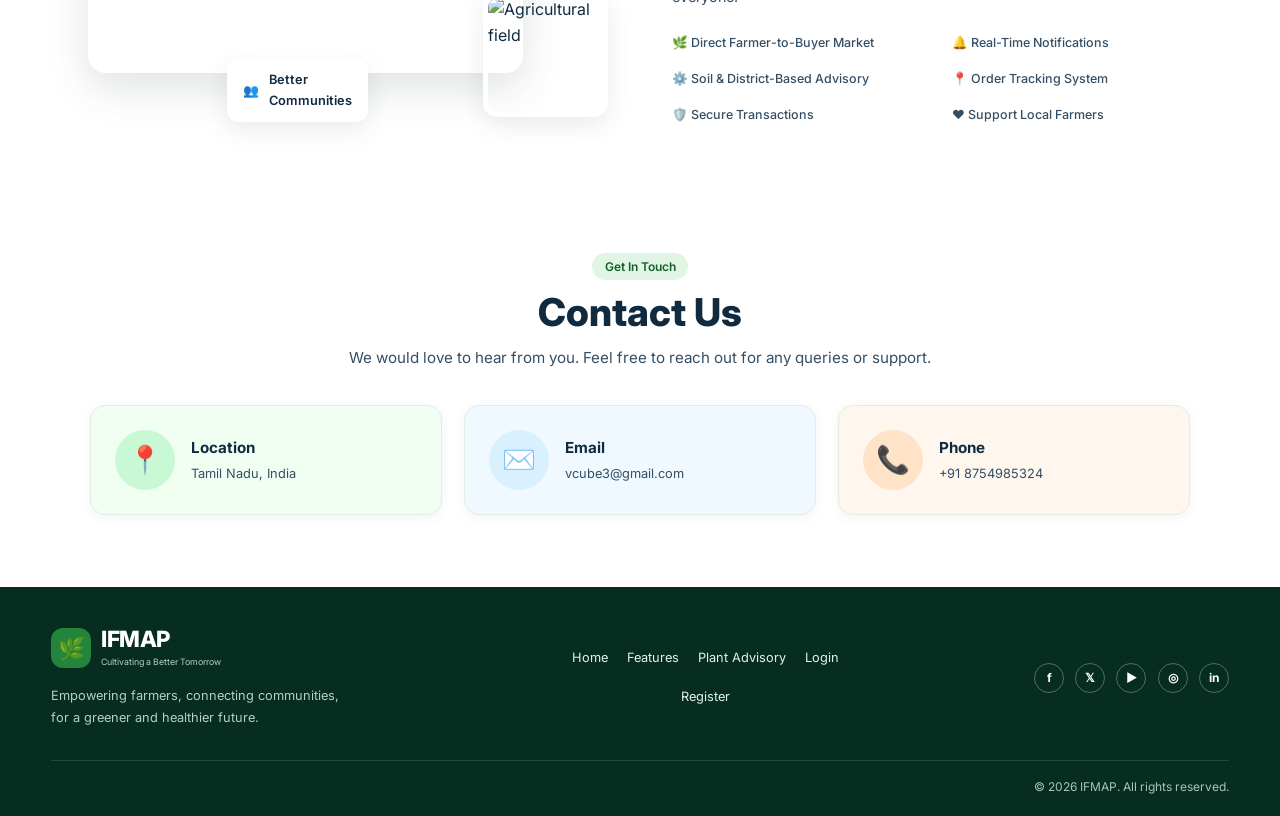
==== commit fa11bbd7: "Updated" ====
--- a/frontend/index.html
+++ b/frontend/index.html
@@ -78,16 +78,16 @@
 
         <div class="landing-hero-content">
 
-            <div class="hero-badge">
-                🌿 Sustainable Farming
-                <span>•</span>
-                Stronger Communities
-            </div>
+<div class="hero-badge">
+    🌿 <span data-i18n="sustainable_farming">Sustainable Farming</span>
+    <span>•</span>
+    <span data-i18n="stronger_communities">Stronger Communities</span>
+</div>
 
             <h1>
-                Empowering Farmers,
-                <span>Connecting Communities</span>
-            </h1>
+    <span data-i18n="empowering_farmers">Empowering Farmers,</span>
+    <span data-i18n="connecting_communities">Connecting Communities</span>
+</h1>
 
             <p data-i18n="hero_description">
                 Sell your crops directly to buyers and receive expert
@@ -100,28 +100,28 @@
                     🌱 <span data-i18n="get_started">Get Started</span>
                 </a>
 
-                <a href="#features" class="btn btn-hero-outline">
-                    ▶ &nbsp; Explore Features
-                </a>
+<a href="#features" class="btn btn-hero-outline">
+    ▶ &nbsp; <span data-i18n="explore_features">Explore Features</span>
+</a>
 
             </div>
 
             <div class="hero-benefits">
 
                 <div>
-                    🚚
-                    <span>Direct Market Access</span>
-                </div>
-
-                <div>
-                    🌱
-                    <span>Expert Advisory</span>
-                </div>
-
-                <div>
-                    🛡️
-                    <span>Secure & Reliable</span>
-                </div>
+    🚚
+    <span data-i18n="direct_market_access">Direct Market Access</span>
+</div>
+
+<div>
+    🌱
+    <span data-i18n="expert_advisory">Expert Advisory</span>
+</div>
+
+<div>
+    🛡️
+    <span data-i18n="secure_reliable">Secure & Reliable</span>
+</div>
 
             </div>
 
@@ -129,7 +129,10 @@
 
         <div class="hero-quote">
             <strong>“</strong>
-            <p>Better Farmers<br>Brighter Tomorrow</p>
+            <p>
+    <span data-i18n="better_farmers">Better Farmers</span><br>
+    <span data-i18n="brighter_tomorrow">Brighter Tomorrow</span>
+</p>    
             <div class="quote-line"></div>
         </div>
 
@@ -142,16 +145,18 @@
 
         <div class="section-heading">
 
-            <span class="section-badge">What We Offer</span>
+           <span class="section-badge" data-i18n="what_we_offer">
+    What We Offer
+</span>
 
             <h2 data-i18n="features_title">
                 Our Features
             </h2>
 
-            <p>
-                A complete platform serving every stakeholder
-                in the agricultural ecosystem.
-            </p>
+<p data-i18n="features_description">
+    A complete platform serving every stakeholder
+    in the agricultural ecosystem.
+</p>
 
         </div>
 
@@ -172,17 +177,28 @@
                     payments directly from buyers.
                 </p>
 
-                <button class="learn-more-btn">
-    Learn More <span>→</span>
+<button class="learn-more-btn">
+    <span data-i18n="learn_more">Learn More</span>
+    <span>→</span>
 </button>
 
 <div class="feature-details">
     <ul>
-        <li>Farmers can register and create profiles.</li>
-        <li>Upload crop details and images.</li>
-        <li>Set crop prices and available quantities.</li>
-        <li>Receive orders directly from buyers.</li>
-        <li>Track product sales and order status.</li>
+<li data-i18n="farmers_register_profiles">
+    Farmers can register and create profiles.
+</li>
+<li data-i18n="upload_crop_details">
+    Upload crop details and images.
+</li>
+<li data-i18n="set_crop_prices">
+    Set crop prices and available quantities.
+</li>
+<li data-i18n="receive_buyer_orders">
+    Receive orders directly from buyers.
+</li>
+<li data-i18n="track_product_sales">
+    Track product sales and order status.
+</li>
     </ul>
 </div>
                 
@@ -204,17 +220,27 @@
                     track deliveries with ease.
                 </p>
 
-                <button class="learn-more-btn" onclick="toggleDetails('buyer-details')">
-    Learn More <span>→</span>
+<button class="learn-more-btn" onclick="toggleDetails('buyer-details')">
+    <span data-i18n="learn_more">Learn More</span>
+    <span>→</span>
 </button>
-
 <div id="buyer-details" class="feature-details">
     <ul>
-        <li>Browse available agricultural products.</li>
-        <li>View crop details and farmer information.</li>
-        <li>Place orders securely.</li>
-        <li>Track delivery status.</li>
-        <li>View previous purchase history.</li>
+<li data-i18n="browse_agricultural_products">
+    Browse available agricultural products.
+</li>
+<li data-i18n="view_crop_farmer_details">
+    View crop details and farmer information.
+</li>
+<li data-i18n="place_orders_securely">
+    Place orders securely.
+</li>
+<li data-i18n="track_delivery_status">
+    Track delivery status.
+</li>
+<li data-i18n="view_purchase_history">
+    View previous purchase history.
+</li>
     </ul>
 </div>
 
@@ -236,17 +262,28 @@
                     verify deliveries using OTP.
                 </p>
 
-                <button class="learn-more-btn" onclick="toggleDetails('delivery-details')">
-    Learn More <span>→</span>
+<button class="learn-more-btn" onclick="toggleDetails('delivery-details')">
+    <span data-i18n="learn_more">Learn More</span>
+    <span>→</span>
 </button>
 
 <div id="delivery-details" class="feature-details">
     <ul>
-        <li>Track orders and delivery status.</li>
-        <li>Generate delivery OTP.</li>
-        <li>Verify delivery using OTP.</li>
-        <li>Update delivery progress.</li>
-        <li>Improve delivery security.</li>
+<li data-i18n="track_orders_delivery">
+    Track orders and delivery status.
+</li>
+<li data-i18n="generate_delivery_otp">
+    Generate delivery OTP.
+</li>
+<li data-i18n="verify_delivery_otp">
+    Verify delivery using OTP.
+</li>
+<li data-i18n="update_delivery_progress">
+    Update delivery progress.
+</li>
+<li data-i18n="improve_delivery_security">
+    Improve delivery security.
+</li>
     </ul>
 </div>
 
@@ -268,17 +305,28 @@
                     agricultural guidance.
                 </p>
 
-                <button class="learn-more-btn" onclick="toggleDetails('advisory-details')">
-    Learn More <span>→</span>
+<button class="learn-more-btn" onclick="toggleDetails('advisory-details')">
+    <span data-i18n="learn_more">Learn More</span>
+    <span>→</span>
 </button>
 
 <div id="advisory-details" class="feature-details">
     <ul>
-        <li>Connect farmers with expert advisors.</li>
-        <li>Get soil-based recommendations.</li>
-        <li>Receive district-based crop guidance.</li>
-        <li>Access sustainable farming advice.</li>
-        <li>Improve crop productivity.</li>
+<li data-i18n="connect_expert_advisors">
+    Connect farmers with expert advisors.
+</li>
+<li data-i18n="soil_based_recommendations">
+    Get soil-based recommendations.
+</li>
+<li data-i18n="district_crop_guidance">
+    Receive district-based crop guidance.
+</li>
+<li data-i18n="sustainable_farming_advice">
+    Access sustainable farming advice.
+</li>
+<li data-i18n="improve_crop_productivity">
+    Improve crop productivity.
+</li>
     </ul>
 </div>
 
@@ -308,17 +356,26 @@
 
                 <div class="about-label grow-label">
                     🌿
-                    <span>Grow<br>Sustainably</span>
+                    <span>
+    <span data-i18n="grow">Grow</span><br>
+    <span data-i18n="sustainably">Sustainably</span>
+</span>
                 </div>
 
                 <div class="about-label healthy-label">
                     🌱
-                    <span>Healthy<br>Farms</span>
+                    <span>
+    <span data-i18n="healthy">Healthy</span><br>
+    <span data-i18n="farms">Farms</span>
+</span>
                 </div>
 
                 <div class="about-label community-label">
                     👥
-                    <span>Better<br>Communities</span>
+                    <span>
+    <span data-i18n="better">Better</span><br>
+    <span data-i18n="communities">Communities</span>
+</span>
                 </div>
 
             </div>
@@ -326,33 +383,39 @@
 
             <div class="about-content">
 
-                <span class="section-badge">About IFMAP</span>
-
-                <h2>
-                    Building a Sustainable
-                    <span>Agricultural Future</span>
-                </h2>
-
-                <p>
-                    IFMAP is a smart digital platform that connects
-                    farmers directly with buyers while providing
-                    personalized crop recommendations based on
-                    district and soil type.
-                </p>
-
-                <p>
-                    We aim to make agriculture more profitable,
-                    transparent, and sustainable for everyone.
-                </p>
+                <span class="section-badge" data-i18n="about_ifmap">
+    About IFMAP
+</span>
+
+<h2>
+    <span data-i18n="building_sustainable">
+        Building a Sustainable
+    </span>
+    <span data-i18n="agricultural_future">
+        Agricultural Future
+    </span>
+</h2>
+
+<p data-i18n="about_description">
+    IFMAP is a smart digital platform that connects
+    farmers directly with buyers while providing
+    personalized crop recommendations based on
+    district and soil type.
+</p>
+
+<p data-i18n="about_goal">
+    We aim to make agriculture more profitable,
+    transparent, and sustainable for everyone.
+</p>
 
                 <div class="about-benefits">
 
-                    <div>🌿 Direct Farmer-to-Buyer Market</div>
-                    <div>🔔 Real-Time Notifications</div>
-                    <div>⚙️ Soil & District-Based Advisory</div>
-                    <div>📍 Order Tracking System</div>
-                    <div>🛡️ Secure Transactions</div>
-                    <div>❤️ Support Local Farmers</div>
+<div>🌿 <span data-i18n="direct_farmer_buyer">Direct Farmer-to-Buyer Market</span></div>
+<div>🔔 <span data-i18n="real_time_notifications">Real-Time Notifications</span></div>
+<div>⚙️ <span data-i18n="soil_district_advisory">Soil & District-Based Advisory</span></div>
+<div>📍 <span data-i18n="order_tracking">Order Tracking System</span></div>
+<div>🛡️ <span data-i18n="secure_transactions">Secure Transactions</span></div>
+<div>❤️ <span data-i18n="support_local_farmers">Support Local Farmers</span></div>
 
                 </div>
 
@@ -369,14 +432,18 @@
 
         <div class="section-heading">
 
-            <span class="section-badge">Get In Touch</span>
-
-            <h2>Contact Us</h2>
-
-            <p>
-                We would love to hear from you.
-                Feel free to reach out for any queries or support.
-            </p>
+<span class="section-badge" data-i18n="get_in_touch">
+    Get In Touch
+</span>
+
+<h2 data-i18n="contact_us">
+    Contact Us
+</h2>
+
+<p data-i18n="contact_description">
+    We would love to hear from you.
+    Feel free to reach out for any queries or support.
+</p>
 
         </div>
 
@@ -387,7 +454,7 @@
                 <div class="contact-icon">📍</div>
 
                 <div>
-                    <h3>Location</h3>
+                    <h3 data-i18n="location">Location</h3>
                     <p>Tamil Nadu, India</p>
                 </div>
 
@@ -399,7 +466,7 @@
                 <div class="contact-icon">✉️</div>
 
                 <div>
-                    <h3>Email</h3>
+                    <h3 data-i18n="email">Email</h3>
                     <p>vcube3@gmail.com</p>
                 </div>
 
@@ -411,7 +478,7 @@
                 <div class="contact-icon">📞</div>
 
                 <div>
-                    <h3>Phone</h3>
+                    <h3 data-i18n="phone">Phone</h3>
                     <p>+91 8754985324</p>
                 </div>
 
@@ -435,25 +502,27 @@
 
                     <div class="brand-text">
                         <span>IFMAP</span>
-                        <small>Cultivating a Better Tomorrow</small>
+                        <small data-i18n="cultivating_better_tomorrow">
+    Cultivating a Better Tomorrow
+</small>
                     </div>
                 </a>
 
-                <p>
-                    Empowering farmers, connecting communities,
-                    for a greener and healthier future.
-                </p>
+<p data-i18n="footer_description">
+    Empowering farmers, connecting communities,
+    for a greener and healthier future.
+</p>
 
             </div>
 
 
             <div class="footer-links">
 
-                <a href="#home">Home</a>
-                <a href="#features">Features</a>
-                <a href="advisory.html">Advisory</a>
-                <a href="auth.html">Login</a>
-                <a href="auth.html">Register</a>
+<a href="#home" data-i18n="home">Home</a>
+<a href="#features" data-i18n="features">Features</a>
+<a href="advisory.html" data-i18n="advisory">Advisory</a>
+<a href="auth.html" data-i18n="login">Login</a>
+<a href="auth.html" data-i18n="register">Register</a>
 
             </div>
 
--- a/frontend/css/style.css
+++ b/frontend/css/style.css
@@ -2062,4 +2062,39 @@
     width: 150px;
     height: auto;
     object-fit: contain;
+}
+
+/* =========================================================
+   WELCOME SPLASH - CENTER LOGO FOR ALL ROLES
+   ========================================================= */
+
+#welcome-splash {
+    display: none;
+    align-items: center;
+    justify-content: center;
+    text-align: center;
+}
+
+#welcome-splash.show {
+    display: flex;
+}
+
+#welcome-splash .welcome-content {
+    width: 100%;
+    max-width: 600px;
+    display: flex;
+    flex-direction: column;
+    align-items: center;
+    justify-content: center;
+    text-align: center;
+}
+
+#welcome-splash .welcome-logo {
+    display: block;
+    width: 190px;
+    height: 190px;
+    object-fit: contain;
+    margin: 0 auto 25px auto;
+    position: relative;
+    transform: translateX(100px);
 }
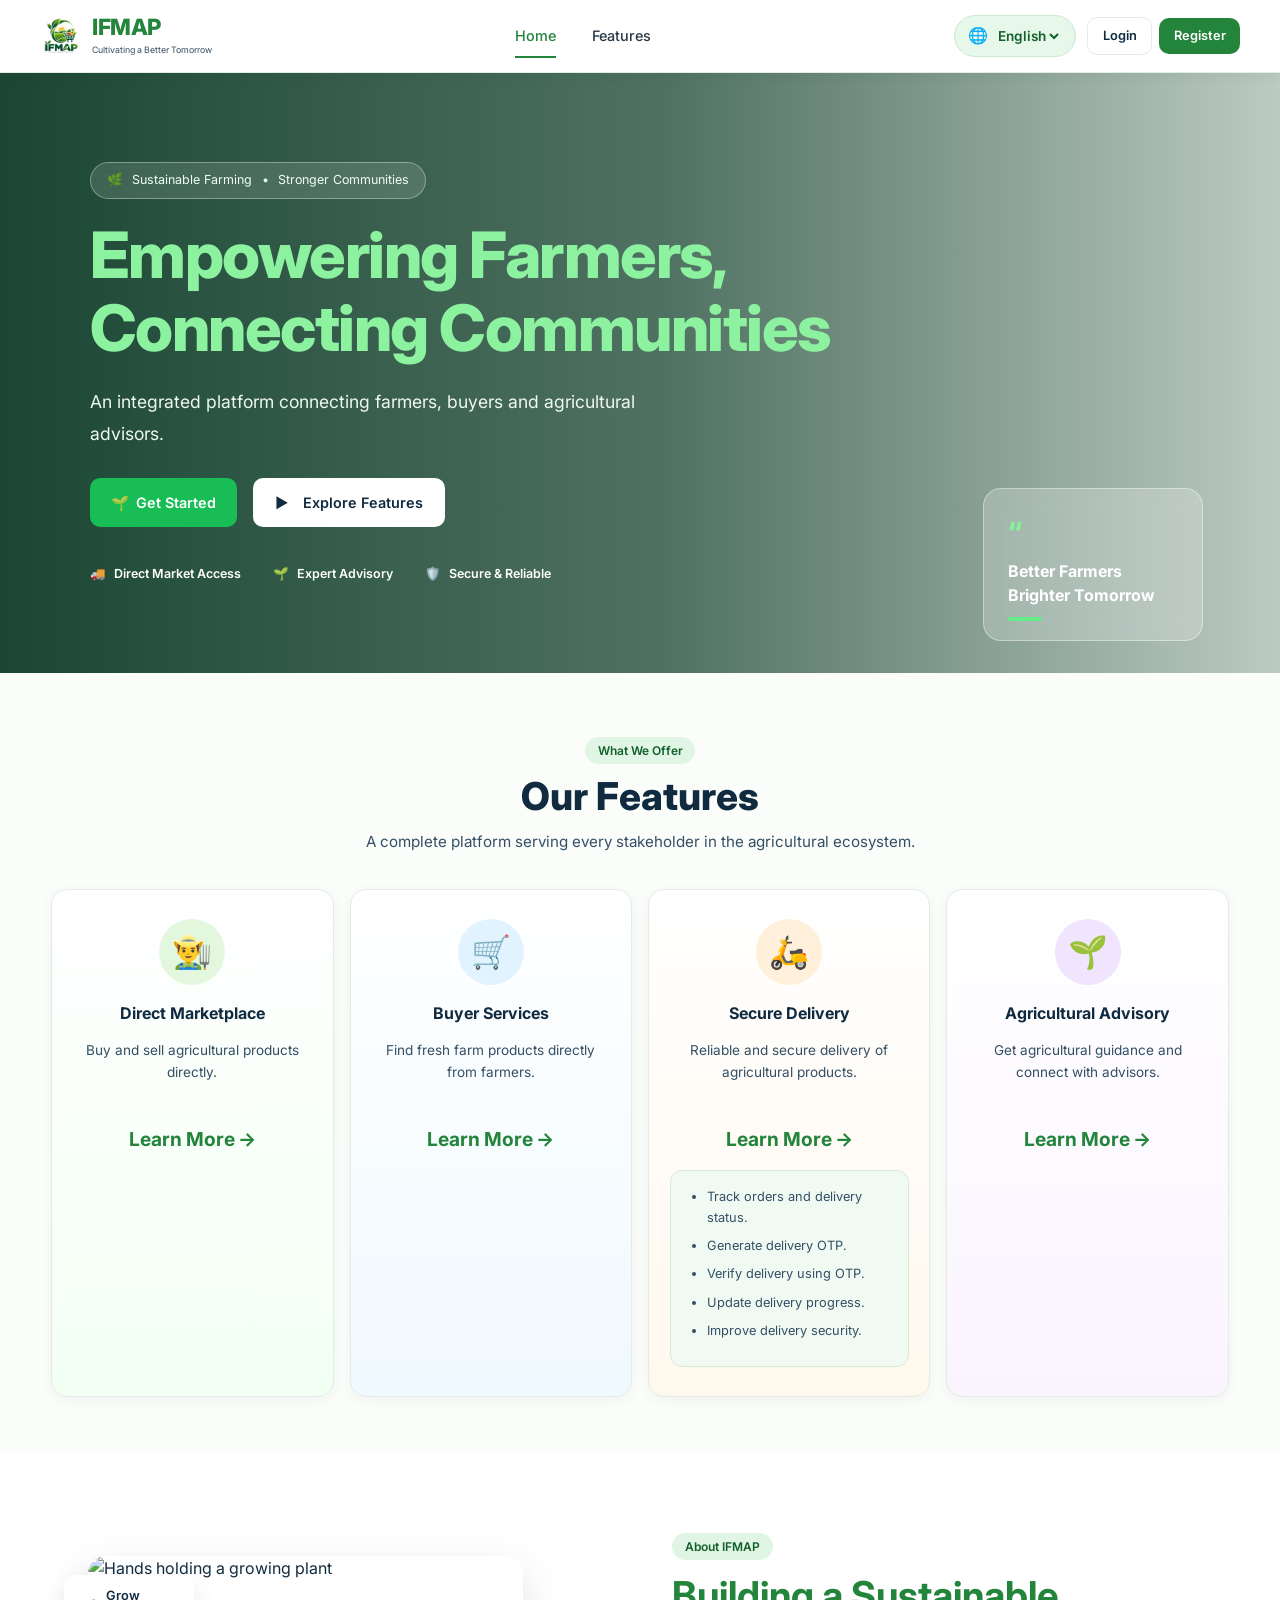
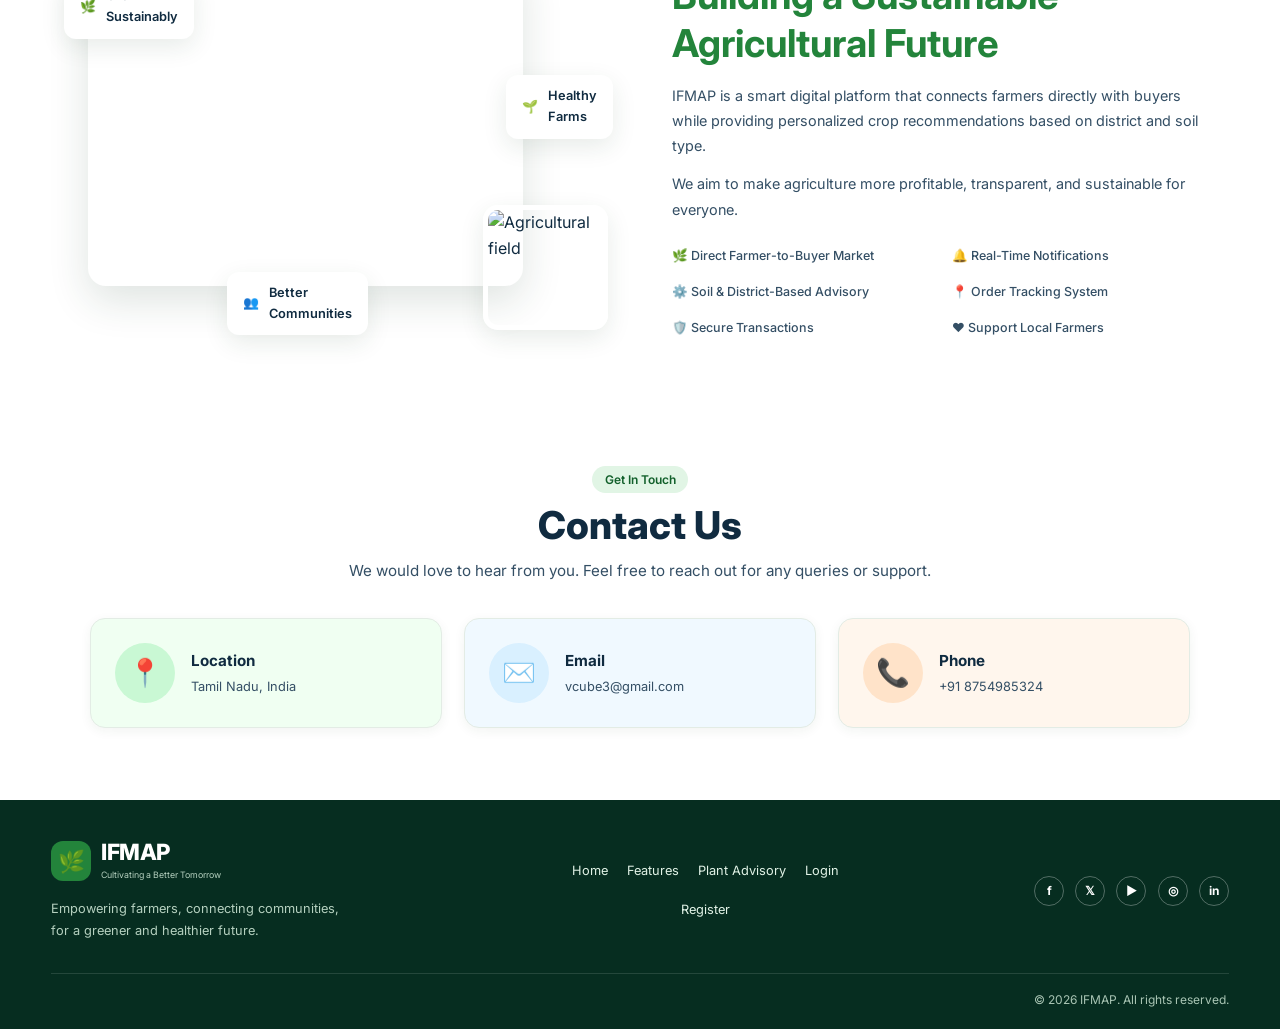
==== commit 1f805e34: "Updated" ====
--- a/frontend/index.html
+++ b/frontend/index.html
@@ -162,47 +162,50 @@
 
         <div class="landing-feature-grid">
 
-            <!-- Farmer Marketplace -->
-
-            <div class="landing-feature-card farmer-card">
-
-                <div class="feature-icon">👨‍🌾</div>
-
-                <h3 data-i18n="direct_marketplace">
-                    Farmer Marketplace
-                </h3>
-
-                <p data-i18n="direct_marketplace_desc">
-                    List your crops, manage orders and receive
-                    payments directly from buyers.
-                </p>
-
-<button class="learn-more-btn">
+<!-- Farmer Marketplace -->
+<div class="landing-feature-card farmer-card">
+
+    <div class="feature-icon">👨‍🌾</div>
+
+    <h3 data-i18n="direct_marketplace">
+        Farmer Marketplace
+    </h3>
+
+    <p data-i18n="direct_marketplace_desc">
+        List your crops, manage orders and receive
+        payments directly from buyers.
+    </p>
+
+<button
+    class="learn-more-btn"
+    type="button"
+    id="marketplace-toggle">
+
     <span data-i18n="learn_more">Learn More</span>
     <span>→</span>
 </button>
 
-<div class="feature-details">
-    <ul>
-<li data-i18n="farmers_register_profiles">
-    Farmers can register and create profiles.
-</li>
-<li data-i18n="upload_crop_details">
-    Upload crop details and images.
-</li>
-<li data-i18n="set_crop_prices">
-    Set crop prices and available quantities.
-</li>
-<li data-i18n="receive_buyer_orders">
-    Receive orders directly from buyers.
-</li>
-<li data-i18n="track_product_sales">
-    Track product sales and order status.
-</li>
-    </ul>
-</div>
-                
-            </div>
+<div id="marketplace-details" class="feature-details" hidden>
+        <ul>
+            <li data-i18n="farmers_register_profiles">
+                Farmers can register and create profiles.
+            </li>
+            <li data-i18n="upload_crop_details">
+                Upload crop details and images.
+            </li>
+            <li data-i18n="set_crop_prices">
+                Set crop prices and available quantities.
+            </li>
+            <li data-i18n="receive_buyer_orders">
+                Receive orders directly from buyers.
+            </li>
+            <li data-i18n="track_product_sales">
+                Track product sales and order status.
+            </li>
+        </ul>
+    </div>
+
+</div>
 
 
             <!-- Buyer Services -->
@@ -224,7 +227,7 @@
     <span data-i18n="learn_more">Learn More</span>
     <span>→</span>
 </button>
-<div id="buyer-details" class="feature-details">
+<div id="buyer-details" class="feature-details" hidden>
     <ul>
 <li data-i18n="browse_agricultural_products">
     Browse available agricultural products.
@@ -310,7 +313,7 @@
     <span>→</span>
 </button>
 
-<div id="advisory-details" class="feature-details">
+<div id="advisory-details" class="feature-details" hidden>
     <ul>
 <li data-i18n="connect_expert_advisors">
     Connect farmers with expert advisors.
--- a/frontend/css/style.css
+++ b/frontend/css/style.css
@@ -2097,4 +2097,55 @@
     margin: 0 auto 25px auto;
     position: relative;
     transform: translateX(100px);
+}
+
+.feature-details {
+    margin-top: 16px;
+    padding: 20px;
+    background: #f0faf2;
+    border: 1px solid #d5ead9;
+    border-radius: 12px;
+    color: #244b31;
+}
+
+.feature-details[hidden] {
+    display: none;
+}
+
+/* Feature details */
+.feature-details {
+    margin-top: 16px;
+    padding: 16px;
+    text-align: left;
+    border-radius: 12px;
+    background: #f0faf2;
+    border: 1px solid #d8eadb;
+}
+
+.feature-details[hidden] {
+    display: none !important;
+}
+
+.feature-details ul {
+    margin: 0;
+    padding-left: 20px;
+}
+
+.feature-details li {
+    margin-bottom: 8px;
+    line-height: 1.6;
+}
+
+.feature-details[hidden] {
+    display: none !important;
+}
+
+/* FIX: Learn More feature details visibility */
+
+.feature-details[hidden] {
+    display: none !important;
+}
+
+.feature-details:not([hidden]) {
+    display: block !important;
 }
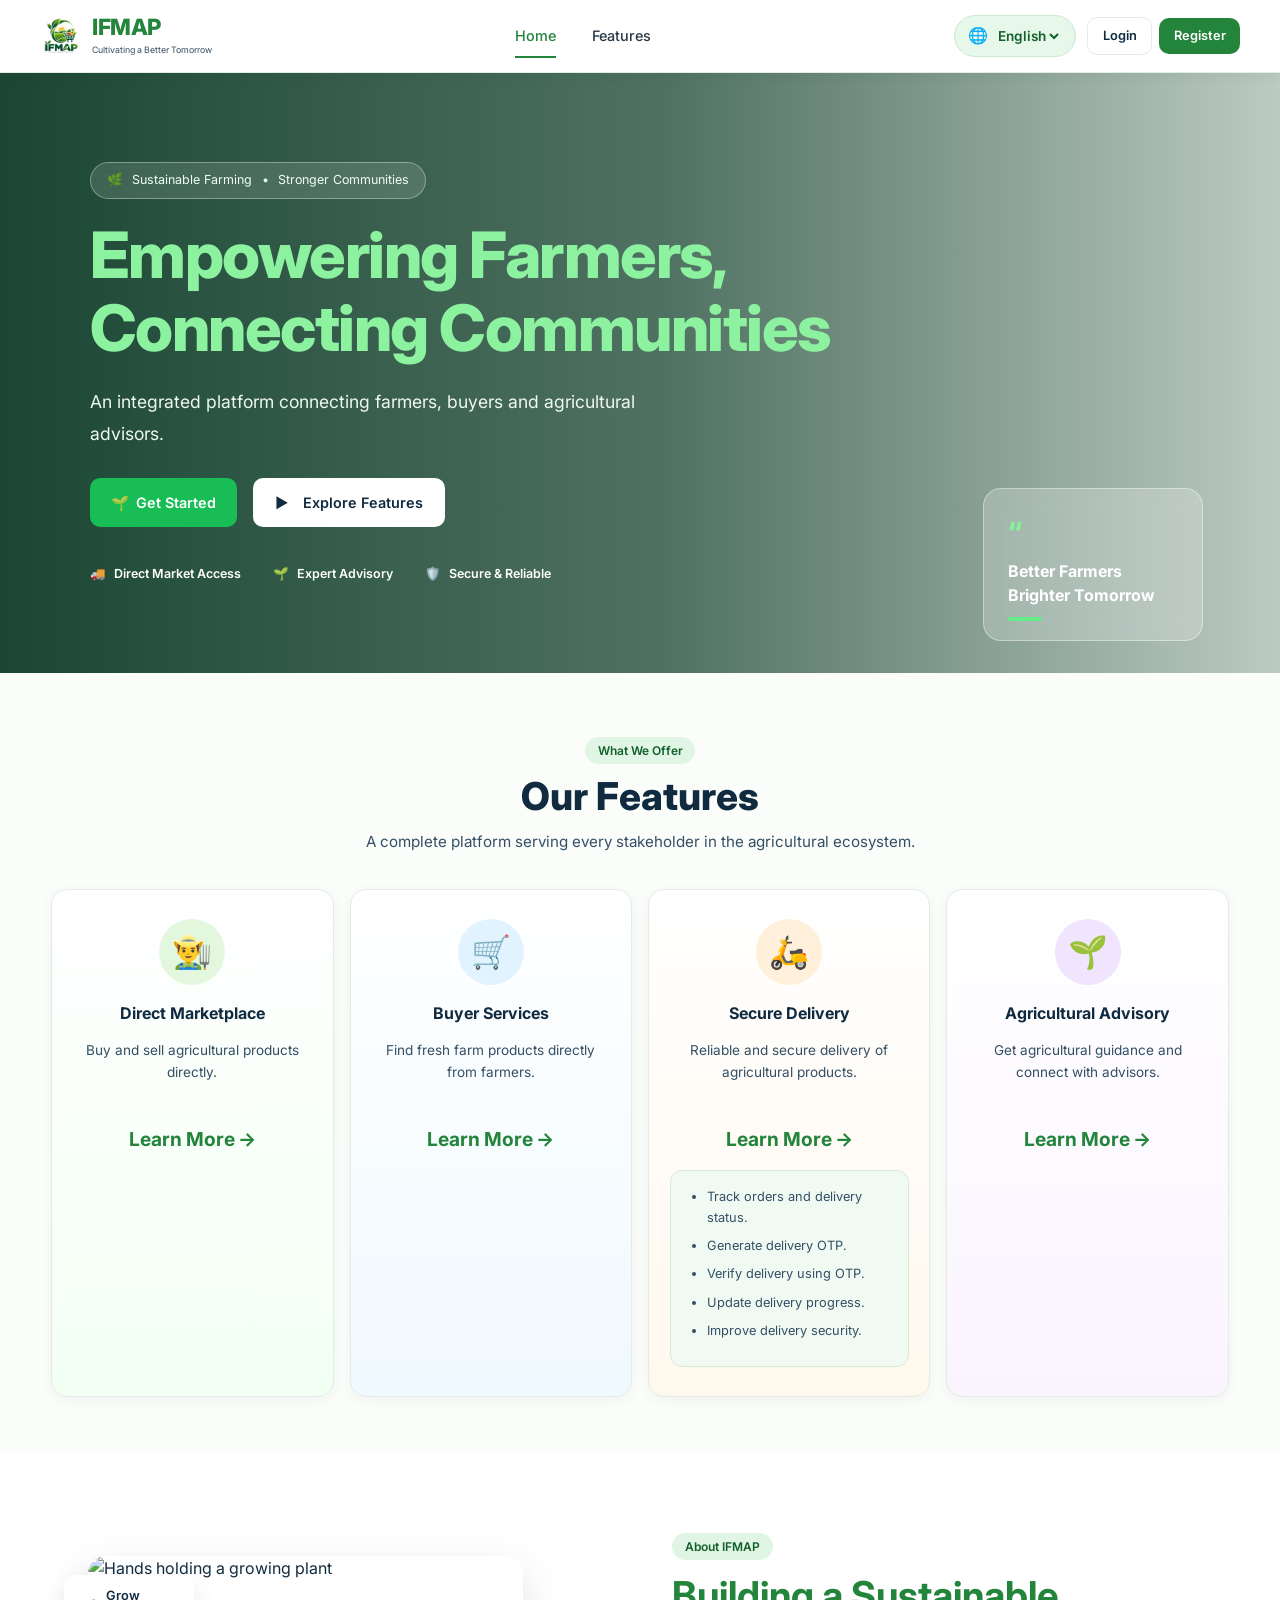
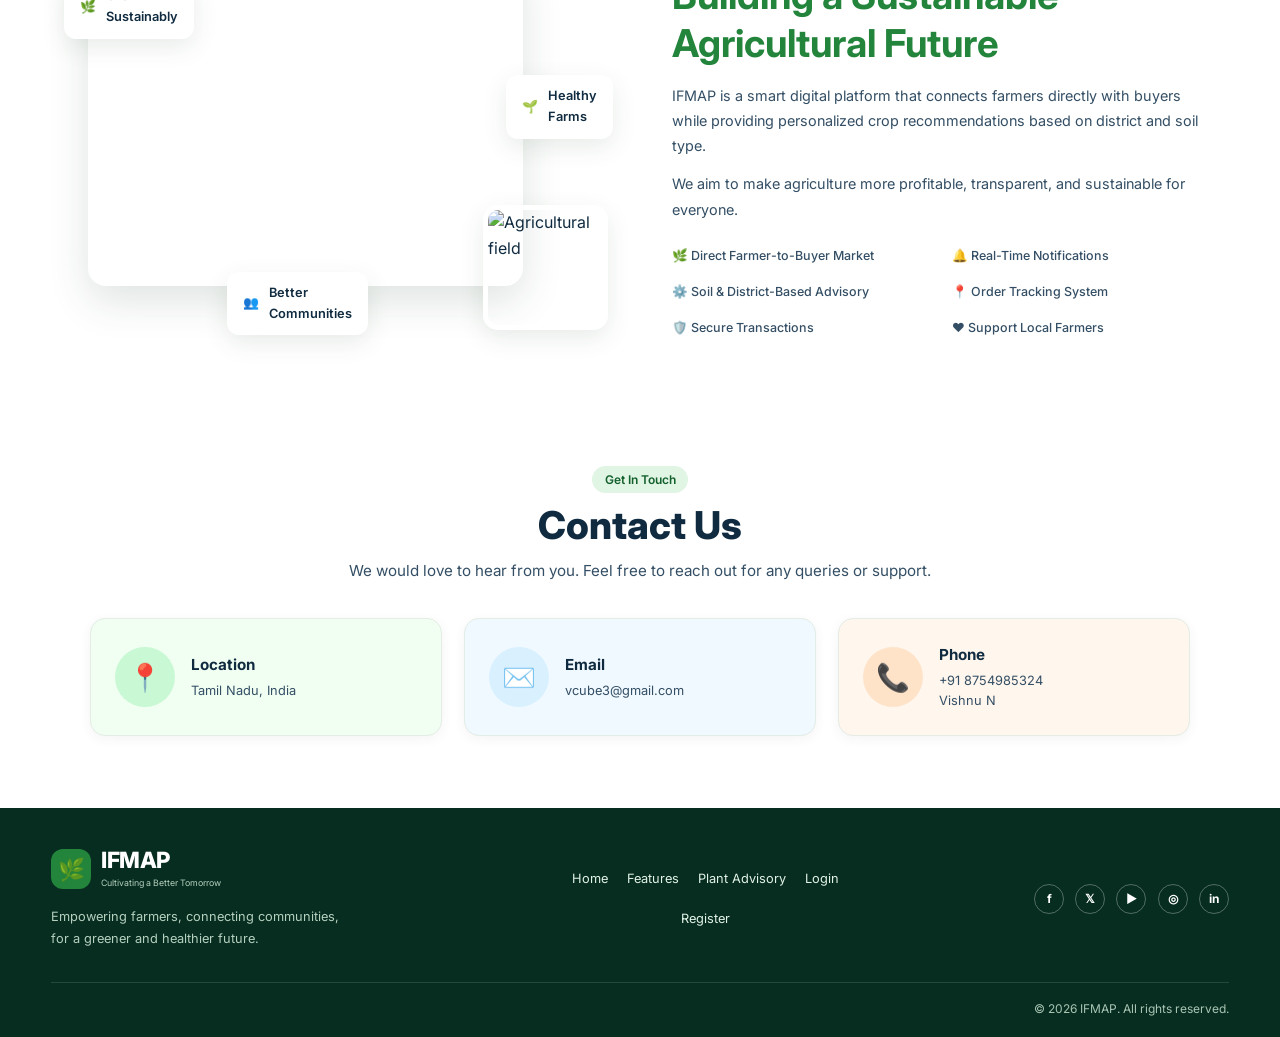
==== commit fea04611: "Updated" ====
--- a/frontend/index.html
+++ b/frontend/index.html
@@ -481,8 +481,9 @@
                 <div class="contact-icon">📞</div>
 
                 <div>
-                    <h3 data-i18n="phone">Phone</h3>
+                    <h3 data-i18n="phone">Phone & Name</h3>
                     <p>+91 8754985324</p>
+                    <p>Vishnu N</p>
                 </div>
 
             </div>
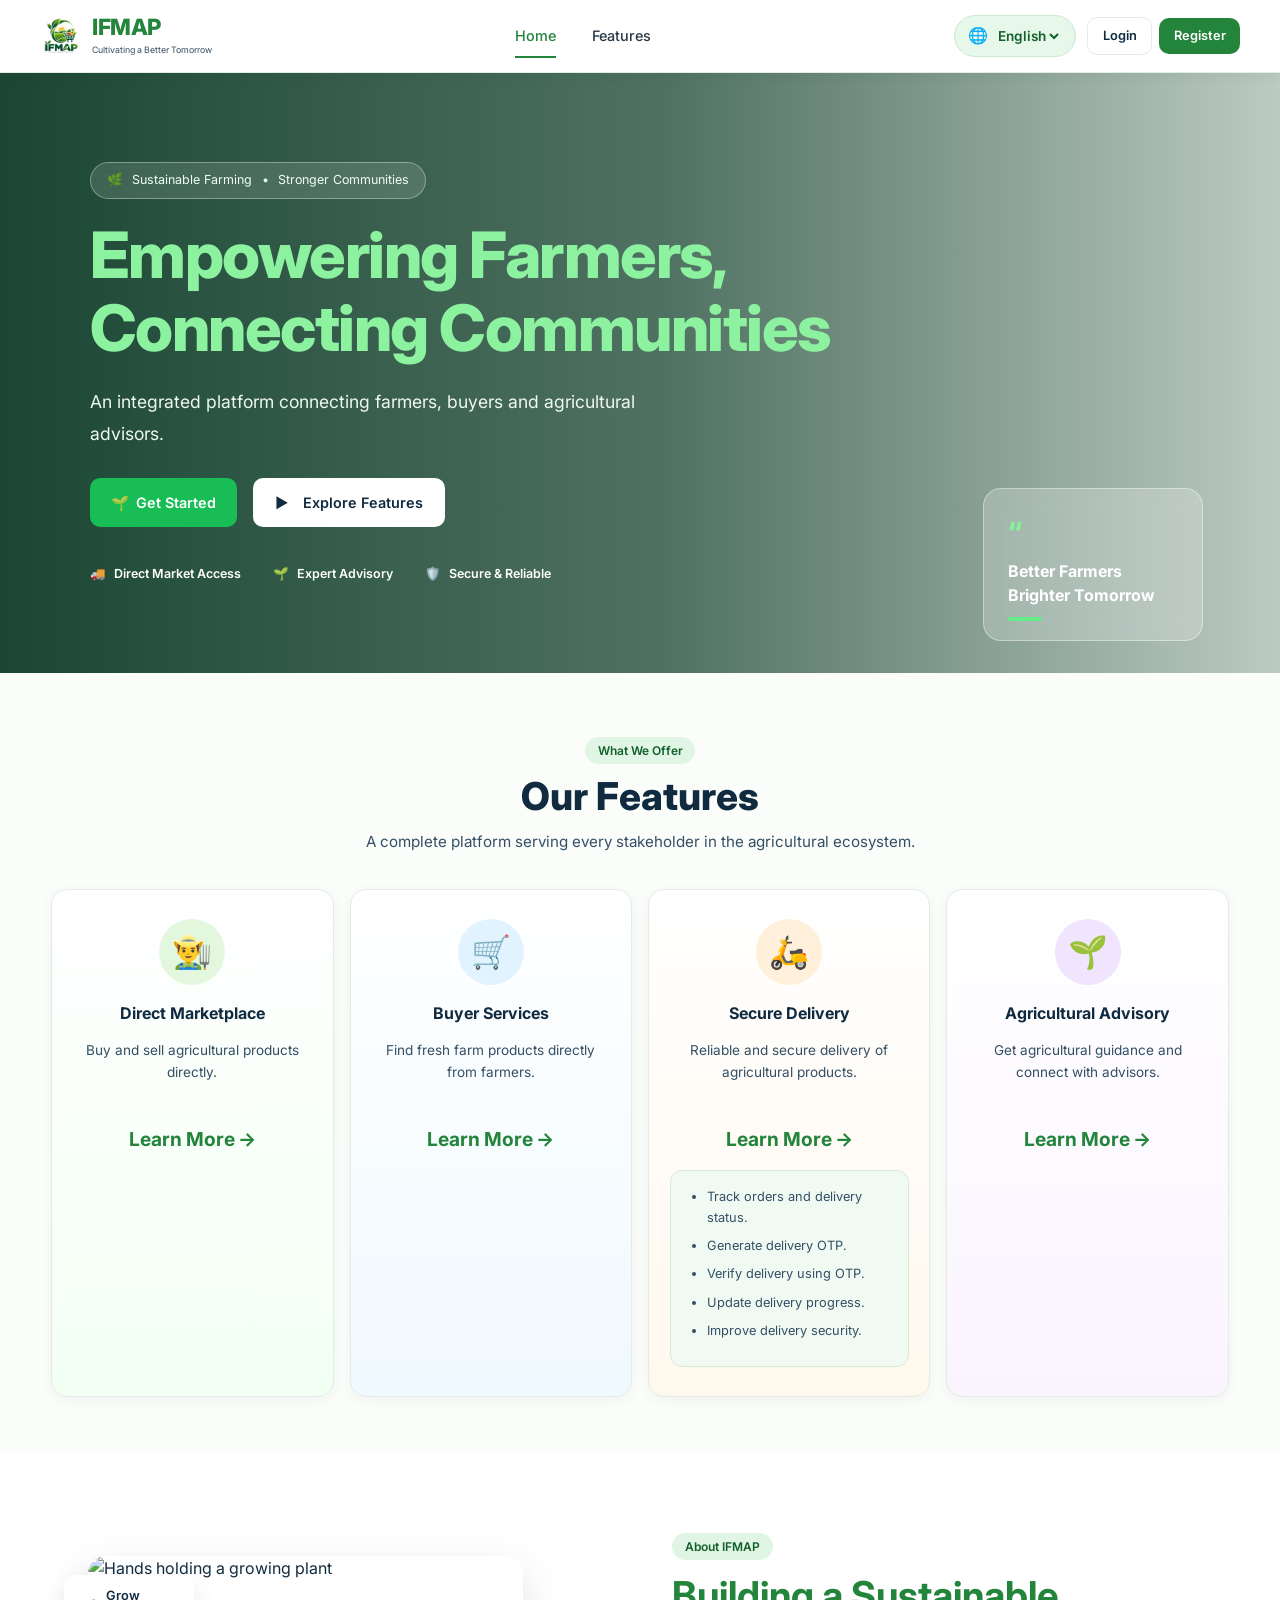
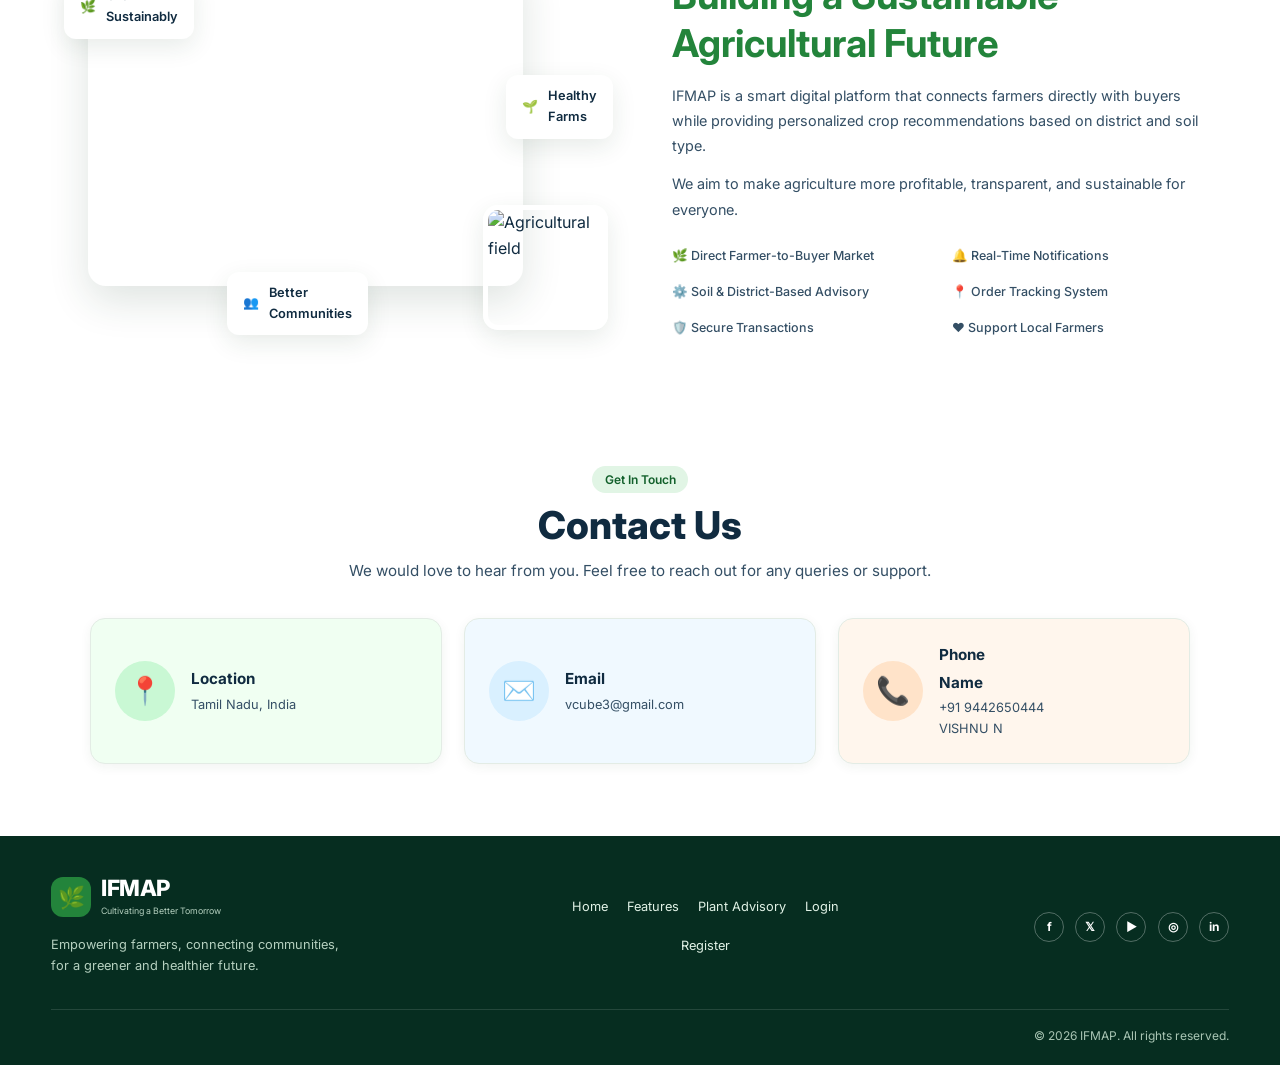
==== commit 6348c61a: "Updated" ====
--- a/frontend/index.html
+++ b/frontend/index.html
@@ -481,9 +481,10 @@
                 <div class="contact-icon">📞</div>
 
                 <div>
-                    <h3 data-i18n="phone">Phone & Name</h3>
-                    <p>+91 8754985324</p>
-                    <p>Vishnu N</p>
+                    <h3 data-i18n="phone">Phone</h3>
+                    <h3>Name</h3>
+                    <p>+91 9442650444</p>
+                    <p>VISHNU N</p>
                 </div>
 
             </div>
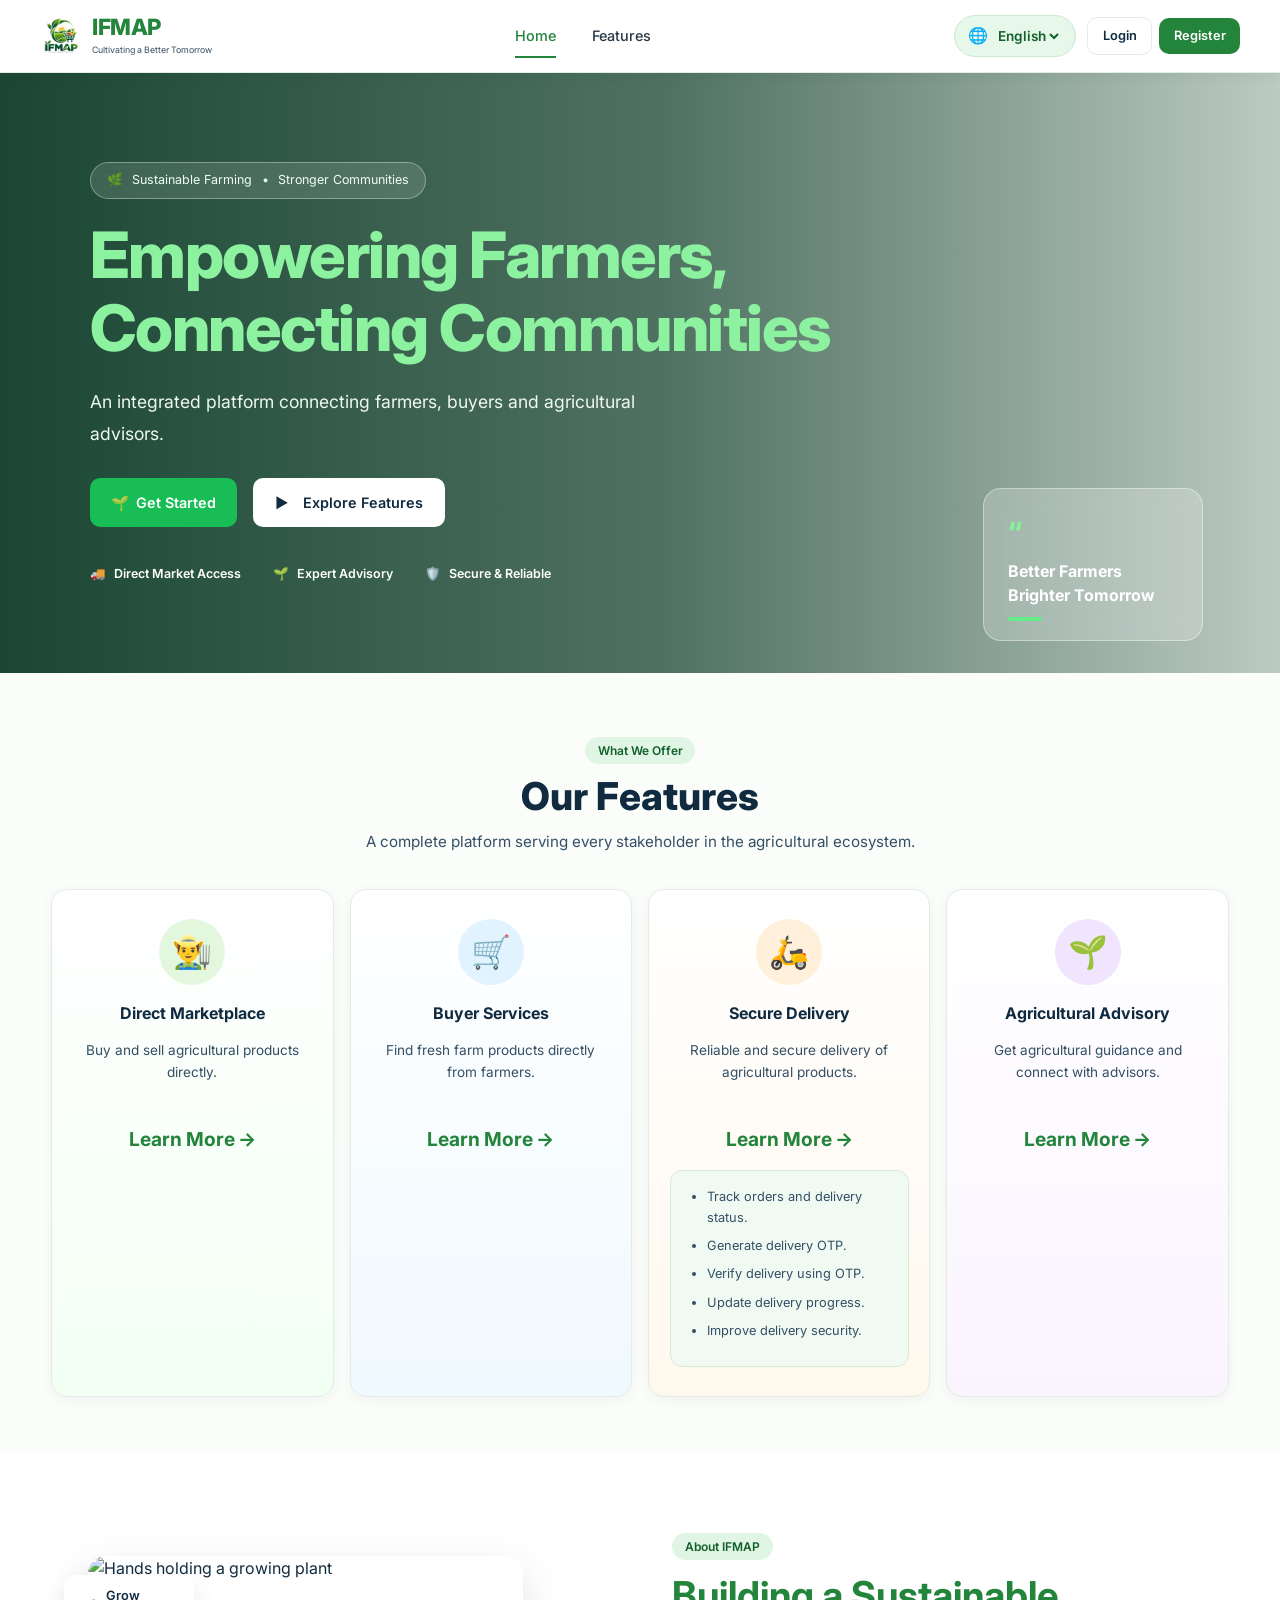
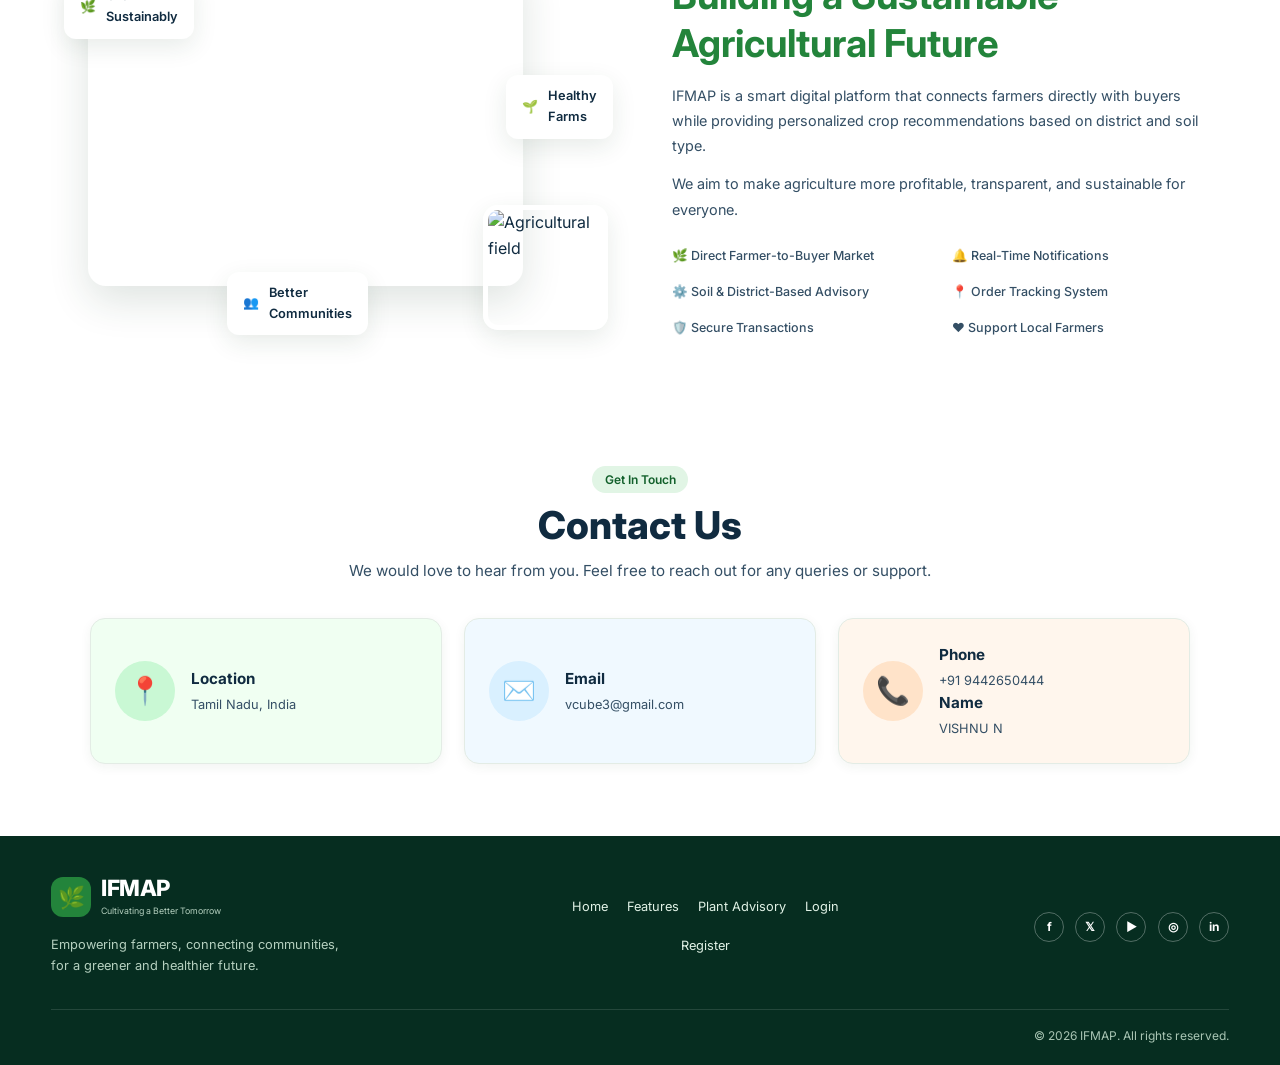
==== commit db3f2e1b: "Updated" ====
--- a/frontend/index.html
+++ b/frontend/index.html
@@ -482,8 +482,8 @@
 
                 <div>
                     <h3 data-i18n="phone">Phone</h3>
+                    <p>+91 9442650444</p>
                     <h3>Name</h3>
-                    <p>+91 9442650444</p>
                     <p>VISHNU N</p>
                 </div>
 
